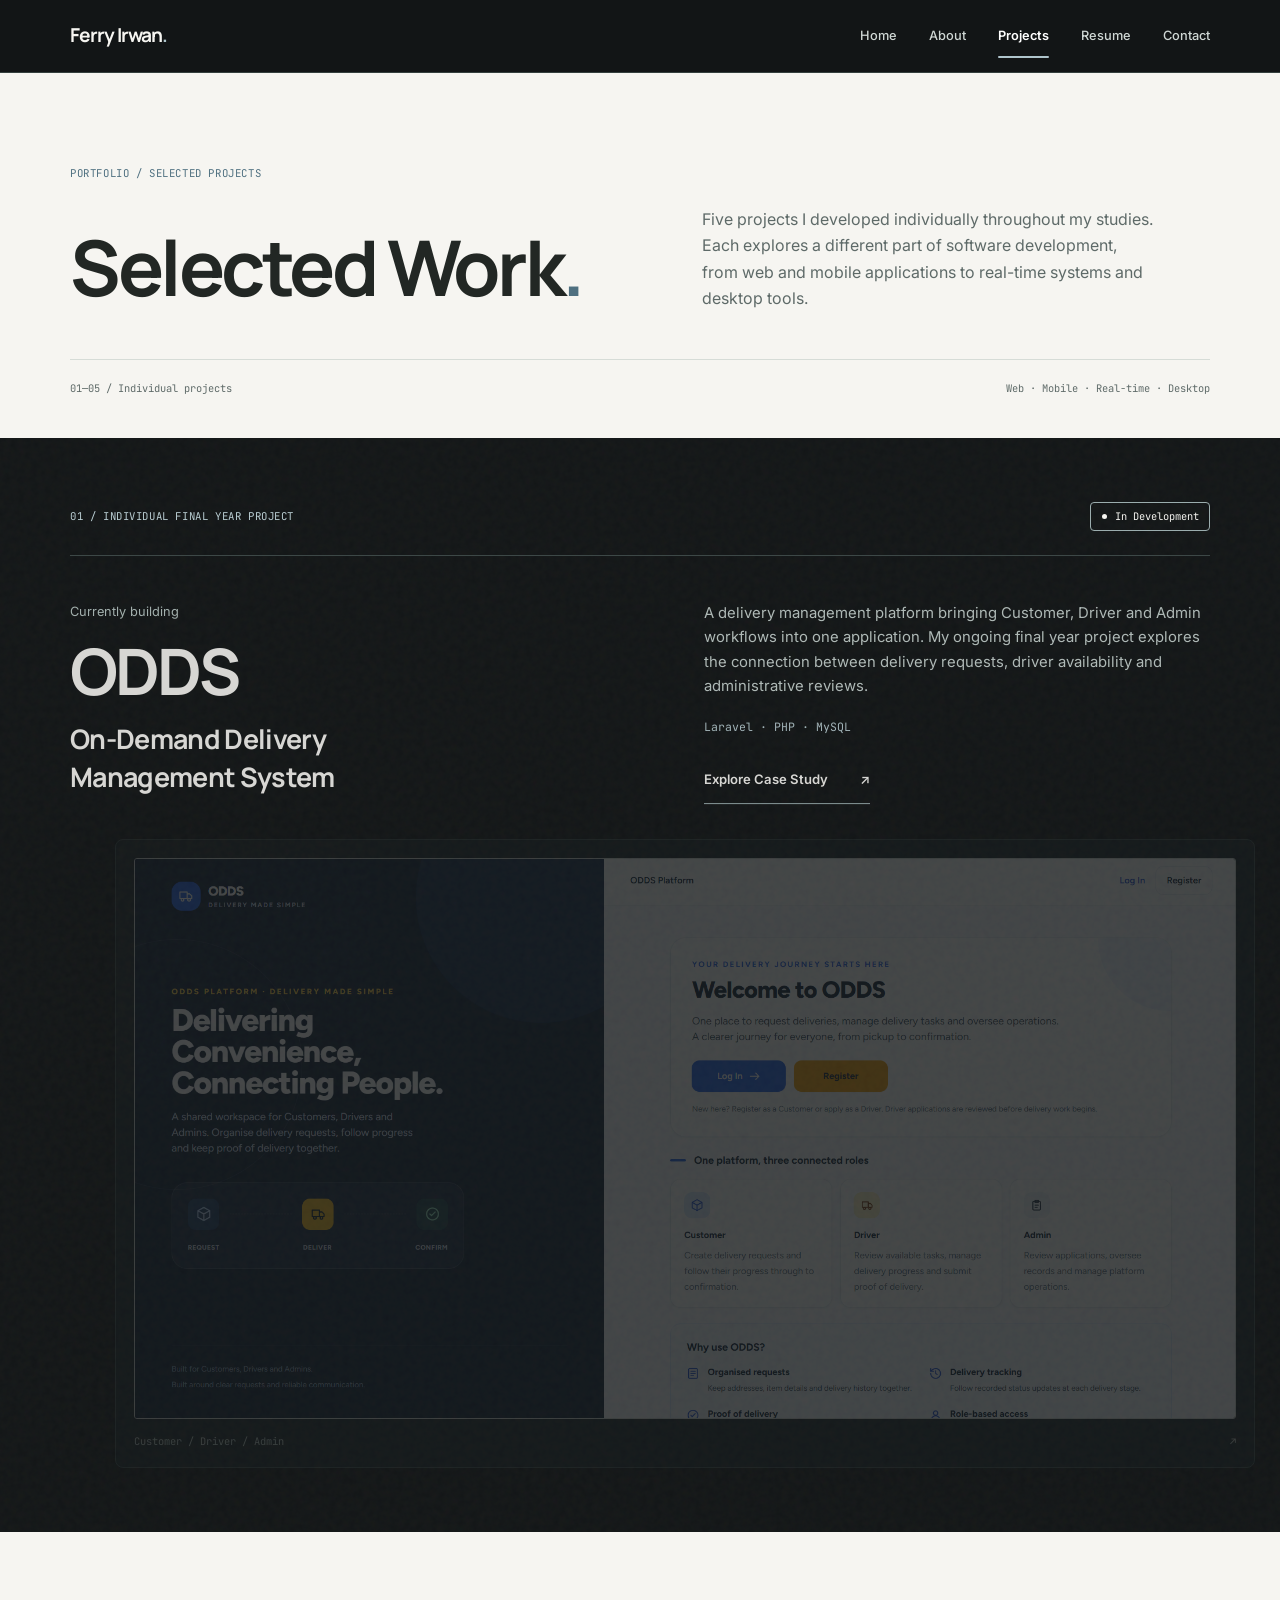
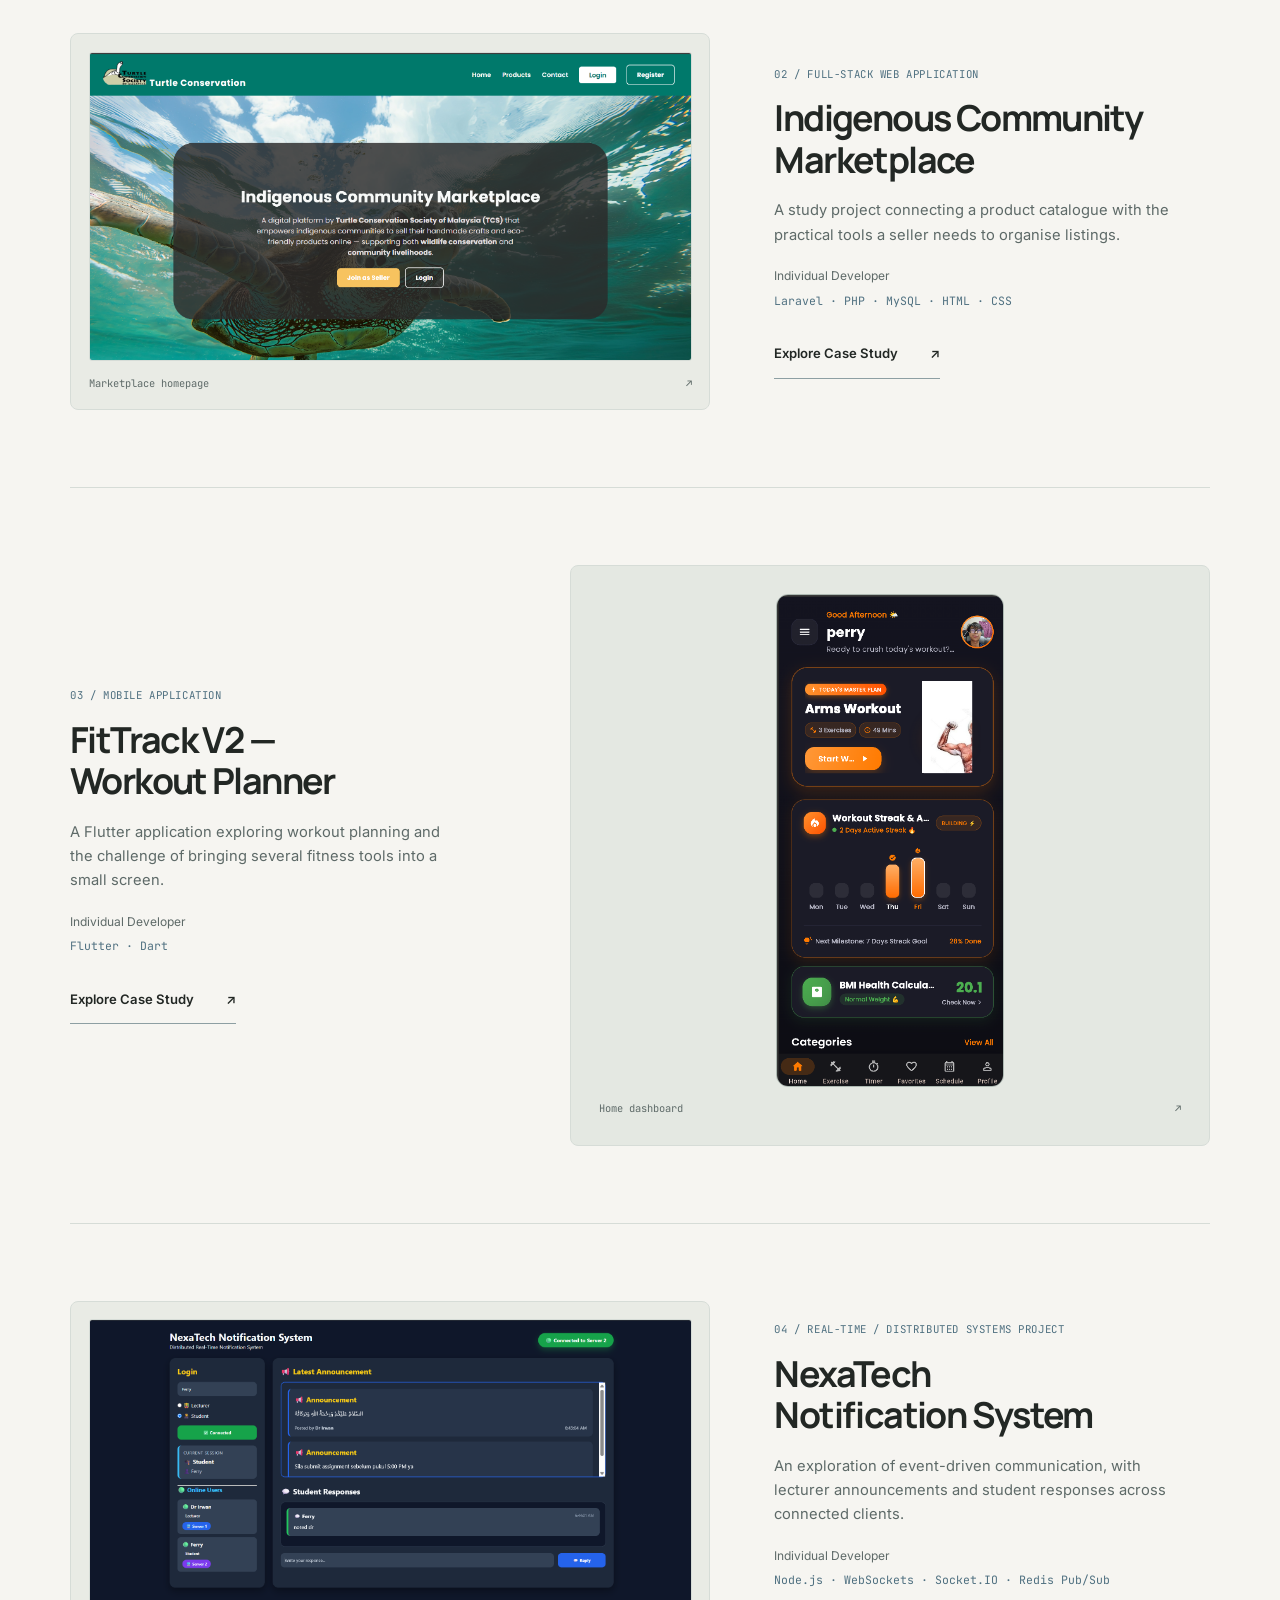
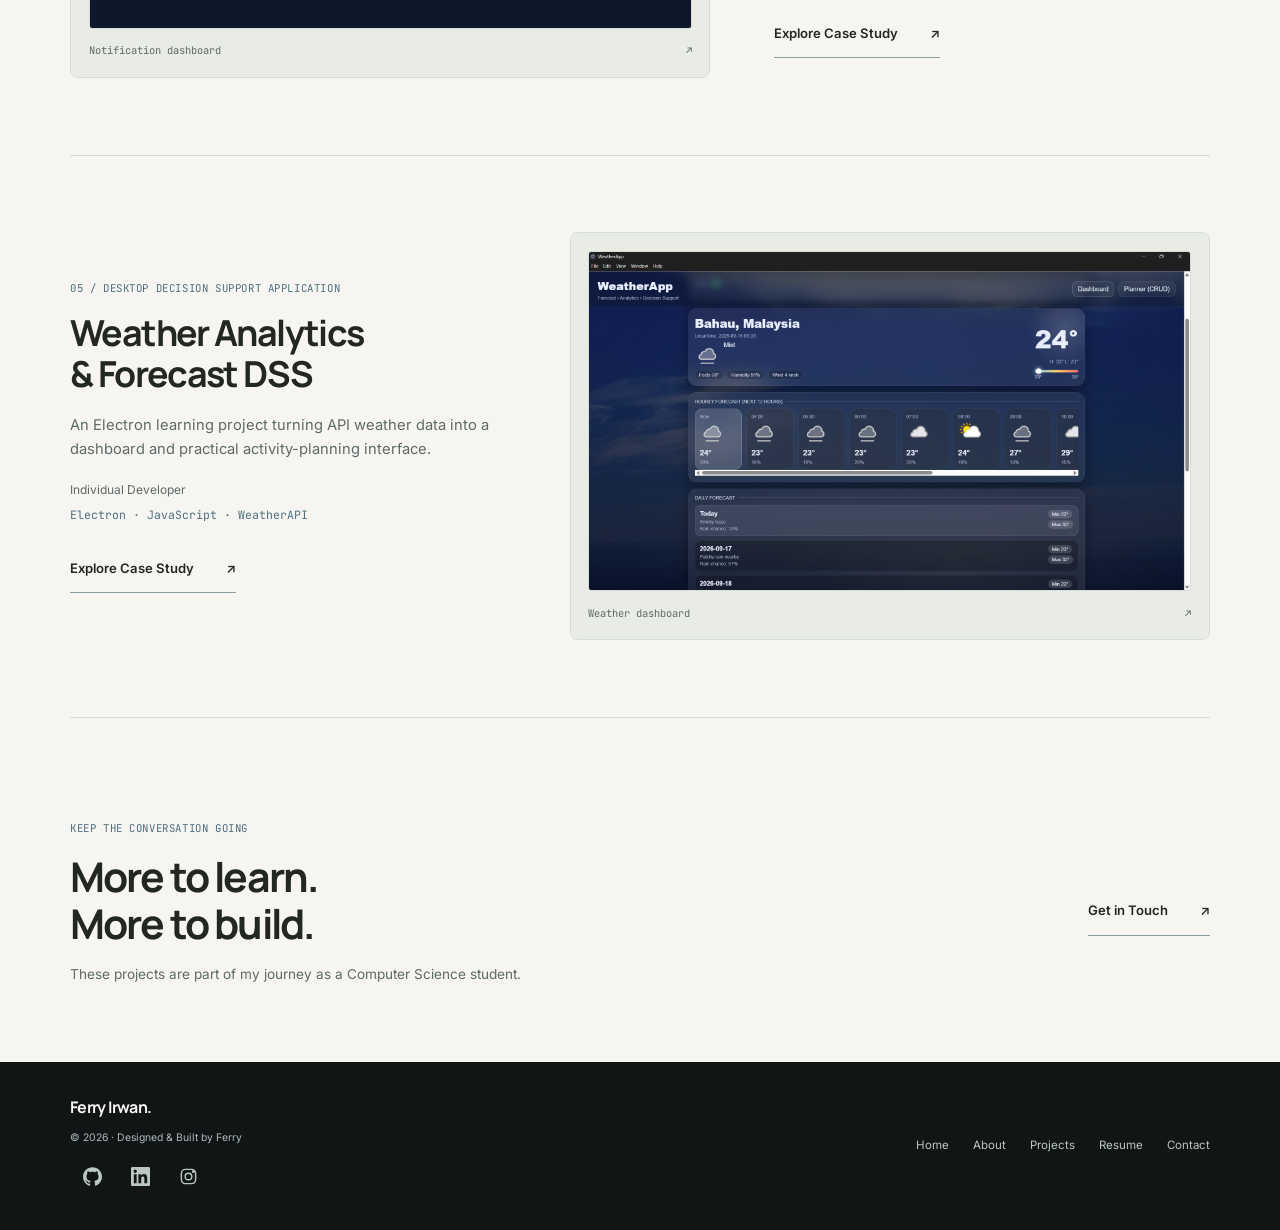
==== projects/index.html @ 05e5a5db "Release Portfolio 2.0 pages and assets" ====
<!DOCTYPE html>
<html lang="en" class="project-document">
<head>
  <meta charset="UTF-8">
  <meta name="viewport" content="width=device-width, initial-scale=1.0">
  <meta name="description" content="Five individually developed web, mobile, real-time and desktop projects by Ferry Irwan Shah Azman.">
  <meta name="theme-color" content="#121516">
  <title>Selected Work | Ferry Irwan</title>
  <link rel="stylesheet" href="/style.css">
  <link rel="stylesheet" href="/foundation.css">
  <link rel="stylesheet" href="/projects-v2.css">

  <script src="/script.js" defer></script>

  <!-- Keep the overview markup in projects.html and projects/index.html in sync. Both entries work without JavaScript. -->
  <link rel="canonical" href="/projects/">
  <script src="/projects-legacy.js" defer></script>
  <script src="/projects-motion.js" defer></script>
</head>
<body class="projects-v2 projects-overview-page">
  <a class="skip-link" href="#main-content">Skip to content</a>
  <header class="navbar site-header">
    <div class="nav-container">
      <a class="logo site-brand" href="/" aria-label="Ferry Irwan — Home">Ferry Irwan<span aria-hidden="true">.</span></a>
      <div class="nav-right">
        <nav id="main-navigation" aria-label="Main navigation">
          <a href="/">Home</a>
          <a href="/about.html">About</a>
          <a href="/projects/" class="active" aria-current="page">Projects</a>
          <a href="/resume/">Resume</a>
          <a href="/#contact">Contact</a>
        </nav>
        <button class="nav-toggle-btn" id="nav-toggle" type="button" aria-controls="main-navigation" aria-label="Toggle navigation menu" aria-expanded="false"><span class="nav-toggle-icon"></span></button>
      </div>
    </div>
  </header>
  <main id="main-content" tabindex="-1">
    <section class="project-container project-index-intro" aria-labelledby="projects-heading">
      <p class="project-label">Portfolio / Selected projects</p>
      <div class="project-intro-grid"><h1 id="projects-heading">Selected Work<span>.</span></h1><p>Five projects I developed individually throughout my studies. Each explores a different part of software development, from web and mobile applications to real-time systems and desktop tools.</p></div>
      <div class="project-index-note"><span>01—05 / Individual projects</span><span>Web · Mobile · Real-time · Desktop</span></div>
    </section>
    <section class="project-feature" aria-labelledby="odds-heading"><div class="project-container">
      <div class="project-feature-top"><p class="project-label">01 / Individual Final Year Project</p><span class="project-status">In Development</span></div>
      <div class="project-feature-heading"><div><p class="project-kicker">Currently building</p><h2 id="odds-heading">ODDS<span class="project-feature-name">On-Demand Delivery Management System</span></h2></div><div><p>A delivery management platform bringing Customer, Driver and Admin workflows into one application. My ongoing final year project explores the connection between delivery requests, driver availability and administrative reviews.</p><p class="project-stack">Laravel · PHP · MySQL</p><a class="project-cta" href="/projects/odds/">Explore Case Study <span aria-hidden="true">↗</span></a></div></div>
      <a class="project-preview project-feature-preview" href="/projects/odds/" aria-label="Explore the ODDS case study"><img src="/images/odds/odds1.png" width="1895" height="963" alt="ODDS landing page introducing Customer, Driver and Admin workspaces." fetchpriority="high" decoding="async"><span class="project-preview-note">Customer / Driver / Admin <span aria-hidden="true">↗</span></span></a>
    </div></section>
    <div class="project-container project-index-list">
      <article class="project-index-entry" aria-labelledby="marketplace-heading">
        <a class="project-preview" href="/projects/marketplace/" aria-label="Explore the Indigenous Community Marketplace case study"><img src="/images/indigenous/homepage.png" width="1901" height="973" alt="The project’s introductory page, shown with its original Turtle Conservation branding." loading="lazy" decoding="async"><span class="project-preview-note">Marketplace homepage <span aria-hidden="true">↗</span></span></a>
        <div class="project-entry-copy"><p class="project-label">02 / Full-Stack Web Application</p><h2 id="marketplace-heading">Indigenous Community Marketplace</h2><p>A study project connecting a product catalogue with the practical tools a seller needs to organise listings.</p><p class="project-contribution">Individual Developer</p><p class="project-stack">Laravel · PHP · MySQL · HTML · CSS</p><a class="project-cta" href="/projects/marketplace/">Explore Case Study <span aria-hidden="true">↗</span></a></div>
      </article>
      <article class="project-index-entry project-index-entry-reverse project-index-entry-mobile" aria-labelledby="fittrack-v2-heading">
        <a class="project-preview" href="/projects/fittrack-v2/" aria-label="Explore the FitTrack V2 case study"><img src="/images/fittrack_V2/home1.png" width="390" height="847" alt="The current workout, activity summary and shortcuts to supporting tools." loading="lazy" decoding="async"><span class="project-preview-note">Home dashboard <span aria-hidden="true">↗</span></span></a>
        <div class="project-entry-copy"><p class="project-label">03 / Mobile Application</p><h2 id="fittrack-v2-heading">FitTrack V2 — Workout Planner</h2><p>A Flutter application exploring workout planning and the challenge of bringing several fitness tools into a small screen.</p><p class="project-contribution">Individual Developer</p><p class="project-stack">Flutter · Dart</p><a class="project-cta" href="/projects/fittrack-v2/">Explore Case Study <span aria-hidden="true">↗</span></a></div>
      </article>
      <article class="project-index-entry" aria-labelledby="nexatech-heading">
        <a class="project-preview" href="/projects/nexatech/" aria-label="Explore the NexaTech Notification System case study"><img src="/images/nexatech/dashboard.png" width="1895" height="970" alt="A connected student view with lecturer announcements, responses and online users." loading="lazy" decoding="async"><span class="project-preview-note">Notification dashboard <span aria-hidden="true">↗</span></span></a>
        <div class="project-entry-copy"><p class="project-label">04 / Real-Time / Distributed Systems Project</p><h2 id="nexatech-heading">NexaTech Notification System</h2><p>An exploration of event-driven communication, with lecturer announcements and student responses across connected clients.</p><p class="project-contribution">Individual Developer</p><p class="project-stack">Node.js · WebSockets · Socket.IO · Redis Pub/Sub</p><a class="project-cta" href="/projects/nexatech/">Explore Case Study <span aria-hidden="true">↗</span></a></div>
      </article>
      <article class="project-index-entry project-index-entry-reverse" aria-labelledby="weather-analytics-heading">
        <a class="project-preview" href="/projects/weather-analytics/" aria-label="Explore the Weather Analytics &amp; Forecast DSS case study"><img src="/images/weather/dashboard.png" width="1920" height="1080" alt="Current weather in Bahau with hourly and daily forecast panels." loading="lazy" decoding="async"><span class="project-preview-note">Weather dashboard <span aria-hidden="true">↗</span></span></a>
        <div class="project-entry-copy"><p class="project-label">05 / Desktop Decision Support Application</p><h2 id="weather-analytics-heading">Weather Analytics &amp; Forecast DSS</h2><p>An Electron learning project turning API weather data into a dashboard and practical activity-planning interface.</p><p class="project-contribution">Individual Developer</p><p class="project-stack">Electron · JavaScript · WeatherAPI</p><a class="project-cta" href="/projects/weather-analytics/">Explore Case Study <span aria-hidden="true">↗</span></a></div>
      </article>
    </div>
    <section class="project-container project-endnote" aria-labelledby="project-contact-heading"><div><p class="project-label">Keep the conversation going</p><h2 id="project-contact-heading">More to learn.<br>More to build.</h2><p>These projects are part of my journey as a Computer Science student.</p></div><a class="project-cta" href="/#contact">Get in Touch <span aria-hidden="true">↗</span></a></section>
  </main>

  <footer class="site-footer">
    <svg class="social-icon-sprite" aria-hidden="true" focusable="false" xmlns="http://www.w3.org/2000/svg"><symbol id="social-github" viewBox="0 0 24 24"><path d="M12 .297c-6.63 0-12 5.373-12 12 0 5.303 3.438 9.8 8.205 11.385.6.113.82-.258.82-.577v-2.234c-3.338.726-4.033-1.416-4.033-1.416-.546-1.387-1.333-1.756-1.333-1.756-1.09-.745.083-.729.083-.729 1.205.084 1.84 1.237 1.84 1.237 1.07 1.835 2.807 1.305 3.492.998.108-.776.418-1.305.762-1.605-2.665-.303-5.467-1.332-5.467-5.93 0-1.31.47-2.381 1.235-3.221-.124-.303-.535-1.523.117-3.176 0 0 1.008-.322 3.3 1.23.957-.266 1.983-.399 3.003-.404 1.02.005 2.046.138 3.006.404 2.289-1.552 3.294-1.23 3.294-1.23.655 1.653.244 2.873.12 3.176.77.84 1.232 1.911 1.232 3.221 0 4.61-2.807 5.624-5.479 5.921.43.372.823 1.102.823 2.222v3.293c0 .322.216.694.825.576C20.565 22.092 24 17.592 24 12.297c0-6.627-5.373-12-12-12"/></symbol><symbol id="social-linkedin" viewBox="0 0 24 24"><path d="M20.447 20.452h-3.554v-5.569c0-1.328-.027-3.037-1.852-3.037-1.853 0-2.136 1.445-2.136 2.939v5.667H9.35V9h3.414v1.561h.049c.476-.9 1.637-1.85 3.37-1.85 3.601 0 4.27 2.37 4.27 5.455v6.286zM5.337 7.433a2.062 2.062 0 1 1 0-4.124 2.062 2.062 0 0 1 0 4.124zm1.782 13.019H3.555V9h3.564v11.452zM22.225 0H1.771C.792 0 0 .774 0 1.729V22.27C0 23.226.792 24 1.771 24h20.451C23.2 24 24 23.226 24 22.27V1.729C24 .774 23.2 0 22.222 0z"/></symbol><symbol id="social-instagram" viewBox="0 0 24 24"><rect x="3" y="3" width="18" height="18" rx="5.2" fill="none" stroke="currentColor" stroke-width="1.8"/><circle cx="12" cy="12" r="4.2" fill="none" stroke="currentColor" stroke-width="1.8"/><circle cx="18.2" cy="5.8" r="1" fill="currentColor"/></symbol></svg>
    <div class="site-footer-inner"><div><a class="site-footer-brand" href="/">Ferry Irwan.</a><p>&copy; <span id="year"></span> · Designed & Built by Ferry</p><div class="site-footer-socials" role="group" aria-label="Social profiles"><a class="social-icon-link" href="https://github.com/ferryyirwan" target="_blank" rel="noopener noreferrer" aria-label="GitHub"><svg aria-hidden="true" focusable="false"><use href="#social-github"></use></svg></a><a class="social-icon-link" href="https://www.linkedin.com/in/ferry-irwan-shah-azman-889b25428/" target="_blank" rel="noopener noreferrer" aria-label="LinkedIn"><svg aria-hidden="true" focusable="false"><use href="#social-linkedin"></use></svg></a><a class="social-icon-link" href="https://www.instagram.com/frywnsh?psln=MW9sdXI3djBjdHd5ZA%3D%3D&amp;utm_source=qr" target="_blank" rel="noopener noreferrer" aria-label="Instagram"><svg aria-hidden="true" focusable="false" class="social-icon-instagram"><use href="#social-instagram"></use></svg></a></div></div><nav aria-label="Footer navigation"><a href="/">Home</a><a href="/about.html">About</a><a href="/projects/">Projects</a><a href="/resume/">Resume</a><a href="/#contact">Contact</a></nav></div>
  </footer>
</body>
</html>
---- style.css ----
:root {
  --bg: #090a10;
  --bg-dots: rgba(255, 255, 255, 0.05);
  --surface: #11131c;
  --surface-card: #131624;
  --surface-hover: #191d2e;
  --text: #f4f4f9;
  --text-dim: #cbcde0;
  --muted: #8e94ad;
  --purple: #a78bfa;
  --blue: #6ea8fe;
  --cyan: #38bdf8;
  --lime: #c5f467;
  --border: rgba(255, 255, 255, 0.09);
  --border-glow: rgba(197, 244, 103, 0.35);
  --font-code: 'JetBrains Mono', monospace;
  --font-heading: 'Space Grotesk', sans-serif;
  --font-body: 'DM Sans', sans-serif;
}

* {
  margin: 0;
  padding: 0;
  box-sizing: border-box;
}

html {
  scroll-behavior: smooth;
  scroll-padding-top: 85px;
}

body {
  background-color: var(--bg);
  background-image:
    radial-gradient(circle at 12% 10%, rgba(167, 139, 250, 0.08) 0%, transparent 40%),
    radial-gradient(circle at 88% 22%, rgba(56, 189, 248, 0.07) 0%, transparent 35%),
    radial-gradient(circle at 50% 85%, rgba(197, 244, 103, 0.04) 0%, transparent 45%),
    radial-gradient(var(--bg-dots) 1px, transparent 1px);
  background-size: auto, auto, auto, 26px 26px;
  color: var(--text);
  font-family: var(--font-body);
  line-height: 1.7;
  overflow-x: hidden;
  padding-top: 74px; /* Space for permanent fixed navbar */
}

a {
  color: inherit;
  text-decoration: none;
}

::selection {
  background: var(--lime);
  color: #0b0c10;
}

/* ========================================================================= */
/* NAVIGATION */
/* ========================================================================= */

.navbar {
  position: fixed;
  top: 0;
  left: 0;
  right: 0;
  z-index: 10000;
  width: 100%;
  padding: 16px 0;
  background: rgba(9, 10, 16, 0.88);
  backdrop-filter: blur(16px);
  -webkit-backdrop-filter: blur(16px);
  border-bottom: 1px solid var(--border);
  transition: padding 0.2s ease, background 0.2s ease;
}

.nav-container {
  width: min(1140px, 92%);
  margin: auto;
  display: flex;
  align-items: center;
  justify-content: space-between;
  gap: 20px;
}

.logo {
  font-family: var(--font-heading);
  font-weight: 700;
  font-size: 1.3rem;
  letter-spacing: -0.5px;
  display: inline-flex;
  align-items: center;
  gap: 8px;
  cursor: pointer;
  user-select: none;
  -webkit-user-select: none;
  -webkit-tap-highlight-color: transparent;
  transition: opacity 0.2s ease, transform 0.15s ease;
}

.logo:active {
  transform: scale(0.97);
  opacity: 0.85;
}

.logo .code-bracket {
  color: var(--lime);
  font-family: var(--font-code);
  font-weight: 600;
}

.logo span {
  color: var(--lime);
}

nav {
  display: flex;
  align-items: center;
  gap: 24px;
  flex-wrap: wrap;
}

nav a {
  color: var(--muted);
  font-size: 0.92rem;
  font-weight: 500;
  transition: color 0.2s;
  position: relative;
  text-decoration: none;
  display: inline-flex;
  align-items: center;
  padding: 4px 0;
}

nav a:hover {
  color: var(--lime);
}

nav a.active {
  color: var(--lime);
  font-weight: 600;
}

nav a.active::after {
  content: '';
  position: absolute;
  bottom: -4px;
  left: 0;
  right: 0;
  height: 2px;
  background: var(--lime);
  border-radius: 2px;
}

.nav-projects-link {
  display: inline-flex;
  align-items: center;
  gap: 6px;
}

.nav-count-pill {
  font-family: var(--font-code);
  font-size: 0.72rem;
  font-weight: 600;
  padding: 2px 7px;
  border-radius: 999px;
  background: rgba(197, 244, 103, 0.12);
  border: 1px solid rgba(197, 244, 103, 0.3);
  color: var(--lime);
  letter-spacing: 0.3px;
  line-height: 1.2;
  transition: all 0.2s ease;
}

nav a:hover .nav-count-pill,
nav a.active .nav-count-pill {
  background: var(--lime);
  color: #0b0c10;
  border-color: var(--lime);
}

.nav-badge-link {
  display: inline-flex;
  align-items: center;
  gap: 6px;
  padding: 6px 14px;
  border-radius: 10px;
  background: rgba(255, 255, 255, 0.04);
  border: 1px solid var(--border);
  color: #e2e1f0;
  font-size: 0.82rem;
  font-family: var(--font-code);
  transition: border-color 0.2s, background 0.2s, color 0.2s;
}

.nav-badge-link:hover {
  border-color: var(--lime);
  color: var(--lime);
  background: rgba(197, 244, 103, 0.08);
}

.nav-right {
  display: flex;
  align-items: center;
  gap: 18px;
}

.nav-social-divider {
  width: 1px;
  height: 20px;
  background: var(--border);
}

.nav-socials {
  display: flex;
  align-items: center;
  gap: 8px;
}

.nav-social-btn {
  display: inline-flex;
  align-items: center;
  justify-content: center;
  width: 36px;
  height: 36px;
  border-radius: 9px;
  background: rgba(255, 255, 255, 0.04);
  border: 1px solid var(--border);
  color: var(--muted);
  transition: all 0.2s ease;
}

.nav-social-btn svg {
  width: 18px;
  height: 18px;
  display: block;
}

.nav-social-btn:hover {
  background: rgba(255, 255, 255, 0.1);
  border-color: rgba(255, 255, 255, 0.25);
  color: #fff;
  transform: translateY(-2px);
}

.nav-social-btn.nav-social-linkedin:hover {
  background: rgba(10, 102, 194, 0.18);
  border-color: #38bdf8;
  color: #60a5fa;
  box-shadow: 0 0 12px rgba(56, 189, 248, 0.2);
}

.nav-social-btn.nav-social-github:hover {
  background: rgba(255, 255, 255, 0.12);
  border-color: #fff;
  color: #fff;
  box-shadow: 0 0 12px rgba(255, 255, 255, 0.15);
}

/* Mobile Nav Toggle Button (Hamburger) */
.nav-toggle-btn {
  display: none;
  background: rgba(255, 255, 255, 0.05);
  border: 1px solid var(--border);
  border-radius: 9px;
  width: 38px;
  height: 38px;
  cursor: pointer;
  align-items: center;
  justify-content: center;
  position: relative;
  transition: all 0.2s ease;
  padding: 0;
  color: #fff;
}

.nav-toggle-btn:hover {
  background: rgba(255, 255, 255, 0.1);
  border-color: rgba(255, 255, 255, 0.25);
}

.nav-toggle-icon {
  width: 18px;
  height: 2px;
  background: #fff;
  position: relative;
  display: block;
  transition: background 0.2s ease;
}

.nav-toggle-icon::before,
.nav-toggle-icon::after {
  content: '';
  position: absolute;
  left: 0;
  width: 18px;
  height: 2px;
  background: #fff;
  transition: transform 0.25s ease, top 0.25s ease;
}

.nav-toggle-icon::before {
  top: -6px;
}

.nav-toggle-icon::after {
  top: 6px;
}

.nav-toggle-btn.open .nav-toggle-icon {
  background: transparent;
}

.nav-toggle-btn.open .nav-toggle-icon::before {
  top: 0;
  transform: rotate(45deg);
  background: var(--lime);
}

.nav-toggle-btn.open .nav-toggle-icon::after {
  top: 0;
  transform: rotate(-45deg);
  background: var(--lime);
}

/* ========================================================================= */
/* HERO SECTION (2-COLUMN HIGH-TECH DEVELOPER LAYOUT) */
/* ========================================================================= */

.hero {
  width: min(1140px, 92%);
  min-height: 84vh;
  margin: auto;
  padding: 85px 0 75px;
  display: flex;
  align-items: center;
  position: relative;
}

.hero-grid {
  display: grid;
  grid-template-columns: 1.15fr 0.95fr;
  gap: 50px;
  align-items: center;
  width: 100%;
}

.hero-content {
  display: flex;
  flex-direction: column;
  align-items: flex-start;
}

/* Status Pill & Avatar */
.hero-profile-row {
  display: flex;
  align-items: center;
  gap: 12px;
  margin-bottom: 22px;
  flex-wrap: wrap;
}

.hero-avatar-circle {
  width: 44px;
  height: 44px;
  border-radius: 50%;
  object-fit: cover;
  object-position: center top;
  border: 2px solid var(--lime);
  box-shadow: 0 0 14px rgba(197, 244, 103, 0.35);
  flex-shrink: 0;
  cursor: pointer;
  transition: transform 0.2s, box-shadow 0.2s;
}

.hero-avatar-circle:hover {
  transform: scale(1.08);
  box-shadow: 0 0 20px rgba(197, 244, 103, 0.5);
}

.status-pill {
  display: inline-flex;
  align-items: center;
  gap: 8px;
  padding: 6px 14px;
  border-radius: 30px;
  background: rgba(197, 244, 103, 0.06);
  border: 1px solid rgba(197, 244, 103, 0.25);
  font-size: 0.78rem;
  font-family: var(--font-code);
  color: var(--lime);
  margin-bottom: 22px;
  max-width: 100%;
  white-space: normal;
  word-break: break-word;
  line-height: 1.4;
}

.hero-profile-row .status-pill {
  margin-bottom: 0;
}

.status-dot {
  width: 8px;
  height: 8px;
  border-radius: 50%;
  background: var(--lime);
  box-shadow: 0 0 10px var(--lime);
  animation: pulseDot 2s infinite ease-in-out;
  flex-shrink: 0;
}

@keyframes pulseDot {
  0%, 100% {
    transform: scale(1);
    opacity: 1;
  }
  50% {
    transform: scale(1.3);
    opacity: 0.6;
  }
}

.eyebrow {
  color: var(--muted);
  font-family: var(--font-code);
  font-size: 0.76rem;
  font-weight: 600;
  letter-spacing: 1.5px;
  text-transform: uppercase;
  margin-bottom: 14px;
  display: flex;
  align-items: center;
  gap: 8px;
  flex-wrap: wrap;
  max-width: 100%;
  word-break: break-word;
  line-height: 1.4;
}

.eyebrow::before {
  content: "//";
  color: var(--lime);
  font-weight: 700;
}

.hero h1 {
  font-family: var(--font-heading);
  font-size: clamp(2.2rem, 5vw, 4.4rem);
  line-height: 1.12;
  letter-spacing: -2px;
  font-weight: 700;
  word-break: break-word;
  overflow-wrap: break-word;
}

.hero h1 span.highlight {
  background: linear-gradient(110deg, #ffffff 15%, var(--lime) 80%);
  color: transparent;
  background-clip: text;
  -webkit-background-clip: text;
}

.hero-role {
  margin-top: 14px;
  font-family: var(--font-code);
  font-size: clamp(0.95rem, 2vw, 1.3rem);
  color: var(--cyan);
  font-weight: 500;
  display: flex;
  align-items: center;
  gap: 6px;
  flex-wrap: wrap;
  word-break: break-word;
}

.hero-role .comment-slash {
  color: var(--muted);
}

.intro {
  max-width: 580px;
  margin-top: 18px;
  color: var(--text-dim);
  font-size: 1.02rem;
  line-height: 1.7;
  word-break: break-word;
}

/* Fast Developer Metrics */
.dev-metrics-row {
  display: flex;
  gap: 20px;
  margin-top: 26px;
  padding: 14px 18px;
  background: rgba(255, 255, 255, 0.025);
  border: 1px solid var(--border);
  border-radius: 14px;
  flex-wrap: wrap;
}

.metric-item {
  display: flex;
  flex-direction: column;
}

.metric-val {
  font-family: var(--font-code);
  font-size: 1.15rem;
  font-weight: 700;
  color: #fff;
}

.metric-val span {
  color: var(--lime);
}

.metric-lbl {
  font-size: 0.74rem;
  color: var(--muted);
  text-transform: uppercase;
  letter-spacing: 0.5px;
}

.hero-actions {
  display: flex;
  flex-wrap: wrap;
  gap: 14px;
  margin-top: 32px;
}

.btn {
  display: inline-flex;
  align-items: center;
  gap: 8px;
  padding: 12px 22px;
  border-radius: 12px;
  font-size: 0.88rem;
  font-weight: 600;
  cursor: pointer;
  transition: transform 0.2s, box-shadow 0.2s, border-color 0.2s, background 0.2s;
}

.btn:hover {
  transform: translateY(-3px);
}

.primary {
  background: var(--lime);
  color: #0b0c10;
  box-shadow: 0 0 25px rgba(197, 244, 103, 0.18);
  font-weight: 700;
}

.primary:hover {
  box-shadow: 0 0 35px rgba(197, 244, 103, 0.35);
  background: #d4fa84;
}

.secondary {
  border: 1px solid var(--border);
  background: rgba(255, 255, 255, 0.035);
  color: var(--text);
}

.secondary:hover {
  border-color: rgba(255, 255, 255, 0.3);
  background: rgba(255, 255, 255, 0.07);
}

.btn-terminal {
  font-family: var(--font-code);
  border: 1px dashed var(--border);
  background: transparent;
  color: var(--muted);
  font-size: 0.82rem;
}

.btn-terminal:hover {
  border-color: var(--cyan);
  color: var(--cyan);
}

/* ========================================================================= */
/* INTERACTIVE DEVELOPER TERMINAL (RIGHT COLUMN) */
/* ========================================================================= */

.hero-terminal {
  display: flex;
  justify-content: center;
}

.terminal-card {
  width: 100%;
  max-width: 490px;
  background: #0d0f17;
  border: 1px solid rgba(255, 255, 255, 0.12);
  border-radius: 18px;
  box-shadow: 0 24px 60px rgba(0, 0, 0, 0.65), 0 0 40px rgba(56, 189, 248, 0.05);
  overflow: hidden;
  font-family: var(--font-code);
  position: relative;
  transition: transform 0.3s ease, border-color 0.3s ease;
}

.terminal-card:hover {
  border-color: rgba(197, 244, 103, 0.35);
  transform: translateY(-4px);
}

.terminal-header {
  padding: 12px 18px;
  background: rgba(255, 255, 255, 0.03);
  border-bottom: 1px solid rgba(255, 255, 255, 0.08);
  display: flex;
  align-items: center;
  justify-content: space-between;
  gap: 12px;
}

.terminal-controls {
  display: flex;
  align-items: center;
  gap: 7px;
}

.dot {
  width: 11px;
  height: 11px;
  border-radius: 50%;
  display: inline-block;
}

.dot.close { background: #ff5f56; }
.dot.min { background: #ffbd2e; }
.dot.max { background: #27c93f; }

.terminal-title {
  font-size: 0.76rem;
  color: var(--muted);
  display: flex;
  align-items: center;
  gap: 6px;
  letter-spacing: 0.5px;
}

.terminal-copy-btn {
  background: rgba(255, 255, 255, 0.05);
  border: 1px solid var(--border);
  color: var(--muted);
  font-family: var(--font-code);
  font-size: 0.7rem;
  padding: 3px 8px;
  border-radius: 6px;
  cursor: pointer;
  transition: all 0.2s;
}

.terminal-copy-btn:hover {
  background: var(--lime);
  color: #0b0c10;
  border-color: var(--lime);
}

.terminal-body {
  padding: 20px 22px;
  font-size: 0.83rem;
  line-height: 1.65;
  color: #c9ccd8;
  overflow-x: auto;
}

.term-line {
  margin-bottom: 8px;
}

.prompt-user {
  color: var(--lime);
  font-weight: 600;
}

.prompt-path {
  color: var(--cyan);
}

.term-cmd {
  color: #ffffff;
  font-weight: 600;
}

.term-code {
  background: rgba(0, 0, 0, 0.25);
  padding: 12px 14px;
  border-radius: 10px;
  border-left: 2px solid var(--cyan);
  margin: 8px 0 14px;
  font-size: 0.8rem;
  line-height: 1.6;
  white-space: pre;
  overflow-x: auto;
}

.term-code .k { color: #93c5fd; } /* keys */
.term-code .s { color: #fbcfe8; } /* strings */
.term-code .n { color: #fcd34d; } /* numbers */

.term-output {
  color: var(--muted);
  font-size: 0.78rem;
  margin: 4px 0 12px;
  padding-left: 12px;
  border-left: 2px solid rgba(255, 255, 255, 0.15);
}

.git-hash {
  color: var(--lime);
  font-weight: 700;
}

.cursor {
  display: inline-block;
  color: var(--lime);
  animation: blinkCursor 1s step-end infinite;
}

@keyframes blinkCursor {
  0%, 100% { opacity: 1; }
  50% { opacity: 0; }
}

/* ========================================================================= */
/* SECTIONS BASE */
/* ========================================================================= */

.section {
  width: min(1140px, 92%);
  margin: auto;
  padding: 85px 0;
  border-top: 1px solid var(--border);
}

.section-header-block {
  margin-bottom: 36px;
}

.section h2 {
  font-family: var(--font-heading);
  font-size: clamp(2rem, 4vw, 3rem);
  letter-spacing: -1.5px;
  line-height: 1.2;
  margin-top: 6px;
  color: #fff;
}

.section-subtitle {
  color: var(--muted);
  font-size: 1.02rem;
  max-width: 680px;
  margin-top: 10px;
}

/* ========================================================================= */
/* ABOUT ME: DEVELOPER BENTO GRID */
/* ========================================================================= */

.about-bento {
  display: grid;
  grid-template-columns: 290px 1.35fr 1fr;
  gap: 20px;
  align-items: stretch;
}

.bento-portrait-card {
  display: flex;
  flex-direction: column;
  padding: 16px;
  background: var(--surface-card);
  border: 1px solid var(--border);
  border-radius: 20px;
  position: relative;
  overflow: hidden;
  transition: border-color 0.25s, transform 0.25s, box-shadow 0.25s;
}

.bento-portrait-card:hover {
  border-color: rgba(197, 244, 103, 0.4);
  transform: translateY(-3px);
  box-shadow: 0 14px 34px rgba(0, 0, 0, 0.4);
}

.bento-portrait-wrap {
  position: relative;
  width: 100%;
  aspect-ratio: 3 / 3.8;
  border-radius: 14px;
  overflow: hidden;
  background: #000;
  cursor: pointer;
}

.bento-portrait-wrap img {
  width: 100%;
  height: 100%;
  object-fit: cover;
  object-position: center 38%;
  display: block;
  transition: transform 0.35s ease;
}

.bento-portrait-card:hover .bento-portrait-wrap img {
  transform: scale(1.03);
}

.bento-portrait-badge {
  position: absolute;
  bottom: 10px;
  left: 10px;
  display: inline-flex;
  align-items: center;
  gap: 6px;
  background: rgba(13, 15, 23, 0.88);
  border: 1px solid rgba(197, 244, 103, 0.35);
  color: var(--lime);
  font-family: var(--font-code);
  font-size: 0.72rem;
  font-weight: 600;
  padding: 4px 10px;
  border-radius: 20px;
  backdrop-filter: blur(8px);
}

.bento-portrait-meta {
  padding: 14px 6px 4px;
  display: flex;
  flex-direction: column;
  flex: 1;
}

.bento-portrait-name {
  font-family: var(--font-heading);
  font-size: 1.12rem;
  color: #fff;
  font-weight: 700;
  margin-bottom: 2px;
}

.bento-portrait-sub {
  font-family: var(--font-code);
  font-size: 0.76rem;
  color: var(--cyan);
  margin-bottom: 12px;
}

.bento-portrait-link {
  margin-top: auto;
  display: inline-flex;
  align-items: center;
  gap: 6px;
  color: var(--lime);
  font-size: 0.82rem;
  font-weight: 600;
  text-decoration: none;
  transition: color 0.2s;
}

.bento-portrait-link:hover {
  color: #fff;
}

.bento-card {
  padding: 32px;
  background: var(--surface-card);
  border: 1px solid var(--border);
  border-radius: 20px;
  position: relative;
  overflow: hidden;
  transition: border-color 0.25s, transform 0.25s;
}

.bento-card:hover {
  border-color: rgba(255, 255, 255, 0.2);
  transform: translateY(-3px);
}

.bento-card.primary-story {
  grid-column: span 1;
}

.card-top-tag {
  font-family: var(--font-code);
  font-size: 0.72rem;
  color: var(--lime);
  font-weight: 600;
  letter-spacing: 1px;
  text-transform: uppercase;
  margin-bottom: 14px;
}

.bento-card h3 {
  font-family: var(--font-heading);
  font-size: 1.45rem;
  margin-bottom: 14px;
  color: #fff;
}

.bento-card p {
  color: var(--text-dim);
  font-size: 0.95rem;
  line-height: 1.7;
}

.bento-card p + p {
  margin-top: 14px;
}

.highlights-list {
  list-style: none;
  margin-top: 18px;
  display: flex;
  flex-direction: column;
  gap: 12px;
}

.highlights-list li {
  display: flex;
  align-items: flex-start;
  gap: 10px;
  font-size: 0.9rem;
  color: var(--text-dim);
}

.highlights-list li strong {
  color: #fff;
}

.highlights-list .bullet-icon {
  color: var(--lime);
  font-family: var(--font-code);
  font-weight: 700;
  margin-top: 2px;
}

.facts-grid {
  display: grid;
  grid-template-columns: 1fr;
  gap: 14px;
  margin-top: 14px;
}

.fact-row {
  display: flex;
  align-items: center;
  justify-content: space-between;
  padding: 12px 16px;
  background: rgba(255, 255, 255, 0.025);
  border: 1px solid rgba(255, 255, 255, 0.06);
  border-radius: 12px;
  font-size: 0.88rem;
}

.fact-label {
  color: var(--muted);
  font-family: var(--font-code);
  font-size: 0.8rem;
}

.fact-val {
  color: #fff;
  font-weight: 600;
  text-align: right;
}

/* ========================================================================= */
/* TECHNICAL SKILLS: CATEGORIZED IT STACKS */
/* ========================================================================= */

.skills-category-grid {
  display: grid;
  grid-template-columns: repeat(2, minmax(0, 1fr));
  gap: 22px;
}

.skill-category-card {
  padding: 28px;
  background: var(--surface-card);
  border: 1px solid var(--border);
  border-radius: 20px;
  transition: border-color 0.25s, transform 0.25s, box-shadow 0.25s;
}

.skill-category-card:hover {
  border-color: rgba(197, 244, 103, 0.4);
  transform: translateY(-4px);
  box-shadow: 0 12px 30px rgba(0, 0, 0, 0.4);
}

.cat-header {
  display: flex;
  align-items: center;
  justify-content: space-between;
  gap: 12px;
  margin-bottom: 12px;
  padding-bottom: 12px;
  border-bottom: 1px solid rgba(255, 255, 255, 0.07);
}

.cat-title-wrap {
  display: flex;
  align-items: center;
  gap: 10px;
}

.cat-icon {
  font-size: 1.3rem;
}

.cat-title {
  font-family: var(--font-heading);
  font-size: 1.15rem;
  color: #fff;
  font-weight: 600;
}

.cat-layer-tag {
  font-family: var(--font-code);
  font-size: 0.72rem;
  color: var(--cyan);
  background: rgba(56, 189, 248, 0.08);
  border: 1px solid rgba(56, 189, 248, 0.25);
  padding: 3px 8px;
  border-radius: 6px;
}

.cat-desc {
  font-size: 0.86rem;
  color: var(--muted);
  margin-bottom: 18px;
  line-height: 1.5;
}

.skills-tags-wrap {
  display: flex;
  flex-wrap: wrap;
  gap: 9px;
}

.tech-tag {
  padding: 7px 13px;
  border-radius: 9px;
  background: rgba(255, 255, 255, 0.035);
  border: 1px solid rgba(255, 255, 255, 0.09);
  color: #e4e1f4;
  font-family: var(--font-code);
  font-size: 0.82rem;
  font-weight: 500;
  display: inline-flex;
  align-items: center;
  gap: 6px;
  transition: all 0.2s ease;
}

.tech-tag::before {
  content: "•";
  color: var(--lime);
  font-size: 1.1em;
}

.tech-tag:hover {
  background: rgba(197, 244, 103, 0.08);
  border-color: var(--lime);
  color: var(--lime);
  transform: translateY(-2px);
}


/* Projects */

.section-heading-row {
  display: flex;
  align-items: flex-end;
  justify-content: space-between;
  flex-wrap: wrap;
  gap: 18px;
  margin-bottom: 28px;
}

.section-heading-row h2 {
  margin-bottom: 0;
}

.section-title-link {
  display: inline-flex;
  align-items: center;
  gap: 8px;
  color: var(--text);
  transition: color 0.2s;
}

.section-title-link .arrow-icon {
  color: var(--lime);
  font-size: 0.8em;
  transition: transform 0.25s ease;
}

.section-title-link:hover {
  color: var(--lime);
}

.section-title-link:hover .arrow-icon {
  transform: translate(3px, -3px);
}

.view-all-projects-btn {
  display: inline-flex;
  align-items: center;
  gap: 8px;
}

.project-grid {
  display: grid;
  grid-template-columns: repeat(2, minmax(0, 1fr));
  gap: 24px;
}

.project-card {
  position: relative;
  display: flex;
  flex-direction: column;
  border: 1px solid var(--border);
  border-radius: 20px;
  background: linear-gradient(
    145deg,
    rgba(255, 255, 255, 0.055),
    rgba(255, 255, 255, 0.015)
  );
  transition: transform 0.25s, border-color 0.25s, background 0.25s, box-shadow 0.25s;
  overflow: hidden;
}

.project-card::after {
  content: "";
  position: absolute;
  width: 140px;
  height: 140px;
  border-radius: 50%;
  right: -70px;
  top: -70px;
  background: var(--purple);
  filter: blur(75px);
  opacity: 0.25;
  pointer-events: none;
}

.project-card:hover {
  transform: translateY(-6px);
  border-color: rgba(167, 139, 250, 0.65);
  box-shadow: 0 16px 36px rgba(0, 0, 0, 0.4);
  background: linear-gradient(
    145deg,
    rgba(167, 139, 250, 0.09),
    rgba(255, 255, 255, 0.02)
  );
}

.project-card-image {
  position: relative;
  width: 100%;
  height: 200px;
  overflow: hidden;
  background: #09090e;
  border-bottom: 1px solid var(--border);
}

.project-card-image img {
  width: 100%;
  height: 100%;
  object-fit: cover;
  object-position: top center;
  transition: transform 0.4s ease;
  display: block;
}

.project-card:hover .project-card-image img {
  transform: scale(1.04);
}

.preview-badge {
  position: absolute;
  top: 14px;
  right: 14px;
  background: rgba(12, 12, 18, 0.85);
  border: 1px solid rgba(255, 255, 255, 0.15);
  color: var(--lime);
  font-size: 0.72rem;
  font-weight: 700;
  padding: 4px 10px;
  border-radius: 20px;
  backdrop-filter: blur(6px);
  letter-spacing: 0.5px;
}

.project-card-content {
  padding: 26px 28px 28px;
  display: flex;
  flex-direction: column;
  flex: 1;
}

.project-number {
  color: var(--lime);
  font-size: 0.7rem;
  font-weight: 700;
  letter-spacing: 1.3px;
}

.project-card h3 {
  font-family: 'Space Grotesk', sans-serif;
  font-size: 1.45rem;
  line-height: 1.3;
  margin: 14px 0 10px;
}

.project-card-content > p:not(.project-number):not(.tech) {
  color: var(--muted);
  font-size: 0.92rem;
  line-height: 1.6;
}

.project-card .tech {
  margin-top: 14px;
  color: var(--purple);
  font-size: 0.82rem;
  font-weight: 500;
}

.project-card-links {
  margin-top: auto;
  padding-top: 22px;
  display: flex;
  align-items: center;
  justify-content: space-between;
  gap: 12px;
  flex-wrap: wrap;
}

.btn-project-detail {
  font-weight: 700;
  font-size: 0.88rem;
  color: var(--lime);
  display: inline-flex;
  align-items: center;
  gap: 4px;
  transition: color 0.2s, transform 0.2s;
}

.btn-project-detail:hover {
  color: #fff;
  transform: translateX(2px);
}

.btn-project-gh {
  color: var(--muted);
  font-size: 0.82rem;
  font-weight: 600;
  padding: 5px 12px;
  border-radius: 8px;
  border: 1px solid var(--border);
  background: rgba(255, 255, 255, 0.03);
  transition: border-color 0.2s, color 0.2s;
}

.btn-project-gh:hover {
  border-color: var(--purple);
  color: var(--text);
}

/* ========================================================================= */
/* PROJECTS SHOWCASE PAGE STYLES */
/* ========================================================================= */

.projects-hero {
  width: min(1120px, 90%);
  margin: auto;
  padding: 70px 0 45px;
}

.back-link {
  display: inline-flex;
  align-items: center;
  gap: 6px;
  color: var(--muted);
  font-size: 0.88rem;
  font-weight: 600;
  margin-bottom: 22px;
  transition: color 0.2s, transform 0.2s;
}

.back-link:hover {
  color: var(--lime);
  transform: translateX(-4px);
}

.projects-hero h1 {
  font-family: 'Space Grotesk', sans-serif;
  font-size: clamp(2.8rem, 6vw, 4.6rem);
  line-height: 1.08;
  letter-spacing: -3px;
  max-width: 900px;
}

.projects-hero h1 span {
  background: linear-gradient(100deg, var(--purple), var(--blue), var(--lime));
  color: transparent;
  background-clip: text;
  -webkit-background-clip: text;
}

.projects-hero .intro {
  max-width: 780px;
  margin-top: 16px;
  color: var(--muted);
  font-size: 1.08rem;
}

/* Quick Jump Navigation */
.quick-nav {
  margin-top: 35px;
  padding: 16px 20px;
  background: rgba(255, 255, 255, 0.03);
  border: 1px solid var(--border);
  border-radius: 16px;
  display: flex;
  align-items: center;
  flex-wrap: wrap;
  gap: 14px;
}

.quick-nav-label {
  color: var(--muted);
  font-size: 0.85rem;
  font-weight: 600;
  text-transform: uppercase;
  letter-spacing: 1px;
}

.quick-nav-pills {
  display: flex;
  flex-wrap: wrap;
  gap: 10px;
}

.pill-btn {
  padding: 7px 14px;
  font-size: 0.84rem;
  font-weight: 600;
  border-radius: 10px;
  border: 1px solid var(--border);
  background: rgba(255, 255, 255, 0.03);
  color: #e4e1f2;
  transition: all 0.2s;
}

.pill-btn:hover {
  border-color: var(--lime);
  color: var(--lime);
  background: rgba(197, 244, 103, 0.06);
  transform: translateY(-2px);
}

/* Showcase Container */
.showcase-container {
  width: min(1120px, 90%);
  margin: auto;
  display: flex;
  flex-direction: column;
  gap: 70px;
  padding-bottom: 70px;
}

.project-detail-section {
  position: relative;
  background: linear-gradient(
    145deg,
    rgba(255, 255, 255, 0.045),
    rgba(255, 255, 255, 0.012)
  );
  border: 1px solid var(--border);
  border-radius: 24px;
  padding: 44px;
  scroll-margin-top: 30px;
  box-shadow: 0 10px 30px rgba(0, 0, 0, 0.25);
}

.project-meta {
  display: flex;
  align-items: center;
  gap: 12px;
  flex-wrap: wrap;
  margin-bottom: 14px;
}

.project-meta .badge {
  color: var(--lime);
  font-size: 0.74rem;
  font-weight: 700;
  letter-spacing: 1.5px;
}

.project-meta .tag-status {
  background: rgba(167, 139, 250, 0.15);
  border: 1px solid rgba(167, 139, 250, 0.35);
  color: #d8b4fe;
  font-size: 0.75rem;
  font-weight: 600;
  padding: 3px 10px;
  border-radius: 20px;
}

.project-header h2 {
  font-family: 'Space Grotesk', sans-serif;
  font-size: clamp(1.8rem, 4vw, 2.7rem);
  letter-spacing: -1.2px;
  line-height: 1.2;
  margin-bottom: 16px;
  color: var(--text);
}

.project-lead {
  color: #cbc8df;
  font-size: 1.06rem;
  line-height: 1.7;
  max-width: 950px;
  margin-bottom: 22px;
}

.project-tags {
  display: flex;
  flex-wrap: wrap;
  gap: 9px;
  margin-bottom: 26px;
}

.project-tags span {
  padding: 6px 13px;
  border: 1px solid var(--border);
  background: rgba(255, 255, 255, 0.035);
  border-radius: 8px;
  color: #d1cde8;
  font-size: 0.82rem;
  font-weight: 500;
}

.project-cta-group {
  display: flex;
  flex-wrap: wrap;
  gap: 14px;
  margin-bottom: 38px;
  padding-bottom: 30px;
  border-bottom: 1px solid var(--border);
}

/* Specs & Architecture Grid */
.project-specs-grid {
  display: grid;
  grid-template-columns: repeat(2, minmax(0, 1fr));
  gap: 18px;
  margin-bottom: 42px;
}

.spec-card {
  padding: 24px;
  background: rgba(255, 255, 255, 0.02);
  border: 1px solid rgba(255, 255, 255, 0.07);
  border-radius: 16px;
  transition: border-color 0.2s, background 0.2s;
}

.spec-card:hover {
  border-color: rgba(167, 139, 250, 0.4);
  background: rgba(255, 255, 255, 0.035);
}

.spec-card h3 {
  font-family: 'Space Grotesk', sans-serif;
  font-size: 1.08rem;
  margin-bottom: 10px;
  color: #f0eeff;
}

.spec-card p {
  color: var(--muted);
  font-size: 0.92rem;
  line-height: 1.6;
}

/* Screenshot Galleries */
.gallery-wrapper {
  margin-top: 10px;
  padding-top: 30px;
  border-top: 1px solid var(--border);
}

.gallery-header {
  display: flex;
  justify-content: space-between;
  align-items: flex-end;
  flex-wrap: wrap;
  gap: 14px;
  margin-bottom: 24px;
}

.gallery-header h3 {
  font-family: 'Space Grotesk', sans-serif;
  font-size: 1.35rem;
  color: #fff;
}

.gallery-counter {
  color: var(--lime);
  font-size: 0.82rem;
  font-weight: 600;
  background: rgba(197, 244, 103, 0.08);
  border: 1px solid rgba(197, 244, 103, 0.2);
  padding: 5px 12px;
  border-radius: 20px;
}

/* Mobile 4-Column Grid */
.mobile-screenshot-grid {
  display: grid;
  grid-template-columns: repeat(4, minmax(0, 1fr));
  gap: 18px;
}

.mobile-item .screenshot-thumb {
  position: relative;
  width: 100%;
  aspect-ratio: 9 / 18.5;
  border-radius: 18px;
  border: 2px solid rgba(255, 255, 255, 0.12);
  overflow: hidden;
  background: #000;
  box-shadow: 0 10px 24px rgba(0, 0, 0, 0.5);
  cursor: pointer;
  transition: transform 0.25s, border-color 0.25s, box-shadow 0.25s;
}

.mobile-item .screenshot-thumb img {
  width: 100%;
  height: 100%;
  object-fit: cover;
  display: block;
}

.mobile-item:hover .screenshot-thumb {
  transform: translateY(-6px);
  border-color: var(--lime);
  box-shadow: 0 16px 32px rgba(197, 244, 103, 0.15);
}

.screenshot-caption {
  margin-top: 10px;
  text-align: center;
  font-size: 0.82rem;
  font-weight: 600;
  color: #cbc8df;
}

/* Desktop Screenshots Grid */
.desktop-screenshot-grid {
  display: grid;
  grid-template-columns: repeat(2, minmax(0, 1fr));
  gap: 22px;
}

.desktop-item {
  display: flex;
  flex-direction: column;
  background: rgba(0, 0, 0, 0.25);
  border: 1px solid var(--border);
  border-radius: 16px;
  overflow: hidden;
  transition: border-color 0.25s, transform 0.25s;
}

.desktop-item:hover {
  border-color: rgba(167, 139, 250, 0.5);
  transform: translateY(-4px);
}

.desktop-item .screenshot-thumb {
  position: relative;
  width: 100%;
  aspect-ratio: 16 / 10;
  background: #000;
  overflow: hidden;
  cursor: pointer;
  border-bottom: 1px solid var(--border);
}

.desktop-item .screenshot-thumb img {
  width: 100%;
  height: 100%;
  object-fit: cover;
  object-position: top;
  display: block;
  transition: transform 0.35s ease;
}

.desktop-item:hover .screenshot-thumb img {
  transform: scale(1.03);
}

.thumb-overlay {
  position: absolute;
  inset: 0;
  background: rgba(12, 12, 18, 0.6);
  display: flex;
  align-items: center;
  justify-content: center;
  opacity: 0;
  transition: opacity 0.2s ease;
}

.thumb-overlay span {
  background: rgba(0, 0, 0, 0.8);
  border: 1px solid var(--lime);
  color: var(--lime);
  padding: 8px 14px;
  border-radius: 20px;
  font-size: 0.8rem;
  font-weight: 700;
  backdrop-filter: blur(4px);
}

.screenshot-thumb:hover .thumb-overlay {
  opacity: 1;
}

.caption-block {
  padding: 16px 20px;
}

.caption-block h4 {
  font-family: 'Space Grotesk', sans-serif;
  font-size: 0.98rem;
  color: #f3f1ff;
  margin-bottom: 4px;
}

.caption-block p {
  font-size: 0.84rem;
  color: var(--muted);
  line-height: 1.5;
}

/* Footer CTA */
.showcase-footer-cta {
  text-align: center;
  padding: 80px 0;
}

.showcase-footer-cta .cta-inner {
  max-width: 650px;
  margin: auto;
}

.showcase-footer-cta .contact-links {
  justify-content: center;
  margin-top: 30px;
}

/* Lightbox Modal */
.lightbox-modal {
  position: fixed;
  inset: 0;
  z-index: 9999;
  display: flex;
  align-items: center;
  justify-content: center;
  opacity: 0;
  visibility: hidden;
  transition: opacity 0.25s ease, visibility 0.25s ease;
}

.lightbox-modal.active {
  opacity: 1;
  visibility: visible;
}

.lightbox-backdrop {
  position: absolute;
  inset: 0;
  background: rgba(6, 6, 10, 0.92);
  backdrop-filter: blur(10px);
}

.lightbox-content {
  position: relative;
  z-index: 10000;
  max-width: 92vw;
  max-height: 92vh;
  display: flex;
  flex-direction: column;
  align-items: center;
  justify-content: center;
  animation: lightboxZoom 0.25s ease;
}

@keyframes lightboxZoom {
  from {
    transform: scale(0.94);
    opacity: 0;
  }
  to {
    transform: scale(1);
    opacity: 1;
  }
}

.lightbox-back-btn {
  position: fixed;
  top: 18px;
  left: 18px;
  z-index: 10006;
  display: inline-flex;
  align-items: center;
  gap: 8px;
  background: rgba(18, 20, 32, 0.9);
  border: 1px solid rgba(255, 255, 255, 0.22);
  color: #fff;
  font-family: var(--font-heading);
  font-size: 0.92rem;
  font-weight: 600;
  padding: 8px 18px;
  border-radius: 999px;
  cursor: pointer;
  backdrop-filter: blur(12px);
  -webkit-backdrop-filter: blur(12px);
  transition: all 0.2s cubic-bezier(0.16, 1, 0.3, 1);
  box-shadow: 0 8px 24px rgba(0, 0, 0, 0.5);
  user-select: none;
  -webkit-user-select: none;
}

.lightbox-back-btn:hover {
  background: var(--lime);
  color: #0b0c10;
  border-color: var(--lime);
  transform: translateX(-3px);
  box-shadow: 0 8px 24px rgba(197, 244, 103, 0.25);
}

.lightbox-back-btn:active {
  transform: scale(0.95);
}

.lightbox-close {
  position: fixed;
  top: 18px;
  right: 18px;
  background: rgba(18, 20, 32, 0.9);
  border: 1px solid rgba(255, 255, 255, 0.22);
  color: #fff;
  font-size: 1.8rem;
  line-height: 1;
  width: 42px;
  height: 42px;
  border-radius: 50%;
  display: flex;
  align-items: center;
  justify-content: center;
  cursor: pointer;
  z-index: 10006;
  backdrop-filter: blur(12px);
  -webkit-backdrop-filter: blur(12px);
  transition: all 0.2s cubic-bezier(0.16, 1, 0.3, 1);
  box-shadow: 0 8px 24px rgba(0, 0, 0, 0.5);
}

.lightbox-close:hover {
  background: var(--lime);
  color: #0b0c10;
  border-color: var(--lime);
  transform: rotate(90deg);
}

.lightbox-close:active {
  transform: scale(0.95);
}

.lightbox-bottom-back {
  margin-top: 12px;
  display: inline-flex;
  align-items: center;
  gap: 8px;
  background: rgba(22, 25, 40, 0.9);
  border: 1px solid rgba(197, 244, 103, 0.35);
  color: var(--lime);
  font-family: var(--font-code);
  font-size: 0.84rem;
  font-weight: 600;
  padding: 8px 18px;
  border-radius: 999px;
  cursor: pointer;
  backdrop-filter: blur(8px);
  transition: all 0.2s ease;
  box-shadow: 0 4px 16px rgba(0, 0, 0, 0.4);
}

.lightbox-bottom-back:hover {
  background: var(--lime);
  color: #0b0c10;
  border-color: var(--lime);
  transform: translateY(-2px);
}

.lightbox-bottom-back:active {
  transform: scale(0.95);
}

.lightbox-image-wrap {
  max-width: 100%;
  max-height: 82vh;
  display: flex;
  align-items: center;
  justify-content: center;
}

#lightbox-img {
  max-width: 90vw;
  max-height: 80vh;
  object-fit: contain;
  border-radius: 12px;
  border: 1px solid rgba(255, 255, 255, 0.15);
  box-shadow: 0 20px 60px rgba(0, 0, 0, 0.85);
}

.lightbox-caption {
  margin-top: 14px;
  color: #e4e1f2;
  font-size: 0.95rem;
  font-weight: 500;
  text-align: center;
  max-width: 800px;
  padding: 6px 16px;
  background: rgba(20, 20, 30, 0.7);
  border-radius: 8px;
  border: 1px solid rgba(255, 255, 255, 0.08);
}

/* Responsive updates */
@media (max-width: 960px) {
  .mobile-screenshot-grid {
    grid-template-columns: repeat(2, minmax(0, 1fr));
    gap: 12px;
  }

  .desktop-screenshot-grid {
    grid-template-columns: repeat(2, minmax(0, 1fr));
    gap: 14px;
  }

  .project-specs-grid {
    grid-template-columns: 1fr;
  }

  .project-detail-section {
    padding: 30px 22px;
  }
}

/* Showcase CTA Banner (Under Projects Grid) */
.showcase-banner {
  margin-top: 36px;
  padding: 32px 36px;
  background: linear-gradient(
    135deg,
    rgba(197, 244, 103, 0.07) 0%,
    rgba(56, 189, 248, 0.05) 50%,
    rgba(255, 255, 255, 0.02) 100%
  );
  border: 1px solid rgba(197, 244, 103, 0.25);
  border-radius: 20px;
  display: flex;
  align-items: center;
  justify-content: space-between;
  gap: 24px;
  flex-wrap: wrap;
}

.showcase-banner-text h3 {
  font-family: var(--font-heading);
  font-size: 1.35rem;
  color: #fff;
  margin-bottom: 6px;
}

.showcase-banner-text p {
  color: var(--text-dim);
  font-size: 0.92rem;
  max-width: 650px;
}

/* ========================================================================= */
/* CONTACT SECTION (DEVELOPER CONNECT DECK) */
/* ========================================================================= */

.contact {
  padding-bottom: 100px;
}

.contact-deck {
  display: grid;
  grid-template-columns: repeat(3, minmax(0, 1fr));
  gap: 18px;
  margin-top: 30px;
}

.contact-card {
  padding: 24px;
  background: var(--surface-card);
  border: 1px solid var(--border);
  border-radius: 16px;
  display: flex;
  flex-direction: column;
  gap: 8px;
  transition: all 0.25s ease;
  position: relative;
}

.contact-card:hover {
  border-color: var(--lime);
  transform: translateY(-4px);
  background: var(--surface-hover);
}

.contact-card-icon {
  display: inline-flex;
  align-items: center;
  justify-content: center;
  width: 48px;
  height: 48px;
  border-radius: 12px;
  background: rgba(255, 255, 255, 0.04);
  border: 1px solid var(--border);
  color: var(--text);
  margin-bottom: 8px;
  transition: all 0.25s ease;
}

.contact-card-icon svg {
  width: 24px;
  height: 24px;
  display: block;
}

.contact-card:hover .contact-card-icon {
  transform: translateY(-2px);
}

.contact-card-icon.icon-github {
  color: #fff;
}

.contact-card:hover .contact-card-icon.icon-github {
  background: rgba(255, 255, 255, 0.1);
  border-color: rgba(255, 255, 255, 0.3);
  box-shadow: 0 0 16px rgba(255, 255, 255, 0.15);
}

.contact-card-icon.icon-linkedin {
  color: #38bdf8;
}

.contact-card:hover .contact-card-icon.icon-linkedin {
  background: rgba(10, 102, 194, 0.18);
  border-color: #38bdf8;
  color: #60a5fa;
  box-shadow: 0 0 16px rgba(56, 189, 248, 0.25);
}

.contact-card-icon.icon-internship {
  color: var(--lime);
}

.contact-card:hover .contact-card-icon.icon-internship {
  background: rgba(197, 244, 103, 0.12);
  border-color: var(--lime);
  box-shadow: 0 0 16px rgba(197, 244, 103, 0.2);
}

.contact-card-title {
  font-family: var(--font-heading);
  font-size: 1.05rem;
  color: #fff;
  font-weight: 600;
}

.contact-card-sub {
  color: var(--muted);
  font-size: 0.82rem;
  font-family: var(--font-code);
}

.contact-card-action {
  margin-top: auto;
  padding-top: 14px;
  color: var(--lime);
  font-size: 0.84rem;
  font-weight: 600;
  display: inline-flex;
  align-items: center;
  gap: 4px;
}

/* Toast Notification for Copy */
.copy-toast {
  position: fixed;
  bottom: 28px;
  right: 28px;
  background: #11131c;
  border: 1px solid var(--lime);
  color: var(--lime);
  font-family: var(--font-code);
  font-size: 0.85rem;
  padding: 10px 18px;
  border-radius: 10px;
  box-shadow: 0 10px 30px rgba(0, 0, 0, 0.6);
  z-index: 10000;
  transform: translateY(100px);
  opacity: 0;
  transition: all 0.3s cubic-bezier(0.16, 1, 0.3, 1);
  pointer-events: none;
}

.copy-toast.show {
  transform: translateY(0);
  opacity: 1;
}

footer {
  border-top: 1px solid var(--border);
  padding: 28px 5%;
  text-align: center;
  color: var(--muted);
  font-size: 0.82rem;
  font-family: var(--font-code);
  background: rgba(9, 10, 16, 0.6);
}

/* ========================================================================= */
/* ABOUT PAGE & VISUAL SHOWCASE STYLES */
/* ========================================================================= */

.about-page-hero {
  padding: 55px 0 25px;
}

.about-header-card {
  background: var(--surface-card);
  border: 1px solid var(--border);
  border-radius: 24px;
  padding: 36px 40px;
  position: relative;
  overflow: hidden;
  box-shadow: 0 20px 40px rgba(0, 0, 0, 0.4);
}

.about-header-card::before {
  content: '';
  position: absolute;
  top: 0;
  left: 0;
  right: 0;
  height: 2px;
  background: linear-gradient(90deg, transparent, var(--lime), var(--cyan), transparent);
}

.about-header-top {
  display: flex;
  align-items: center;
  justify-content: space-between;
  gap: 16px;
  flex-wrap: wrap;
  margin-bottom: 20px;
}

.about-page-hero h1 {
  font-family: var(--font-heading);
  font-size: clamp(2.2rem, 5vw, 3.4rem);
  letter-spacing: -1.5px;
  line-height: 1.15;
  color: #fff;
  margin-bottom: 12px;
}

.about-page-hero h1 span {
  color: var(--lime);
}

.about-page-hero .intro {
  font-size: 1.05rem;
  color: var(--text-dim);
  max-width: 760px;
  line-height: 1.7;
}

.about-hero-grid {
  display: grid;
  grid-template-columns: 1fr 310px;
  gap: 36px;
  align-items: center;
}

.about-hero-text {
  display: flex;
  flex-direction: column;
}

.college-meta-strip {
  display: flex;
  align-items: center;
  gap: 12px;
  margin: 14px 0 6px;
  flex-wrap: wrap;
}

.college-meta-pill {
  font-family: var(--font-mono);
  font-size: 0.82rem;
  font-weight: 600;
  color: var(--cyan);
  background: rgba(56, 189, 248, 0.08);
  border: 1px solid rgba(56, 189, 248, 0.28);
  padding: 6px 14px;
  border-radius: 999px;
  letter-spacing: 0.3px;
  display: inline-flex;
  align-items: center;
  gap: 6px;
}

.college-meta-loc {
  font-family: var(--font-mono);
  font-size: 0.8rem;
  color: var(--text-dim);
}

/* Campus Landmark Photo Card (KPMB.jpeg) */
.about-hero-campus-card {
  background: rgba(18, 20, 32, 0.9);
  border: 1px solid rgba(255, 255, 255, 0.12);
  border-radius: 20px;
  overflow: hidden;
  cursor: pointer;
  position: relative;
  box-shadow: 0 16px 36px rgba(0, 0, 0, 0.45);
  transition: transform 0.3s cubic-bezier(0.16, 1, 0.3, 1), border-color 0.3s ease, box-shadow 0.3s ease;
}

.about-hero-campus-card:hover {
  transform: translateY(-4px);
  border-color: rgba(56, 189, 248, 0.5);
  box-shadow: 0 20px 45px rgba(0, 0, 0, 0.6), 0 0 25px rgba(56, 189, 248, 0.18);
}

.about-hero-campus-wrap {
  position: relative;
  width: 100%;
  height: 290px;
  overflow: hidden;
  background: #0d0f18;
}

.about-hero-campus-wrap img {
  width: 100%;
  height: 100%;
  object-fit: cover;
  object-position: center 58%;
  transition: transform 0.5s cubic-bezier(0.16, 1, 0.3, 1);
  display: block;
}

.about-hero-campus-card:hover .about-hero-campus-wrap img {
  transform: scale(1.06);
}

.campus-floating-badge {
  position: absolute;
  top: 12px;
  left: 12px;
  background: rgba(10, 12, 20, 0.85);
  backdrop-filter: blur(8px);
  border: 1px solid rgba(56, 189, 248, 0.4);
  color: #fff;
  font-family: var(--font-mono);
  font-size: 0.72rem;
  font-weight: 600;
  letter-spacing: 0.5px;
  padding: 4px 10px;
  border-radius: 999px;
  display: inline-flex;
  align-items: center;
  gap: 6px;
  z-index: 2;
}

.campus-floating-badge .dot {
  width: 6px;
  height: 6px;
  border-radius: 50%;
  background: var(--cyan);
  box-shadow: 0 0 8px var(--cyan);
}

.about-hero-campus-footer {
  padding: 12px 16px;
  background: rgba(13, 15, 24, 0.95);
  border-top: 1px solid rgba(255, 255, 255, 0.08);
}

.campus-footer-tag {
  font-family: var(--font-mono);
  font-size: 0.65rem;
  color: var(--cyan);
  font-weight: 700;
  letter-spacing: 1px;
  display: block;
  margin-bottom: 2px;
}

.campus-footer-name {
  font-family: var(--font-heading);
  font-size: 0.9rem;
  font-weight: 600;
  color: #fff;
  margin: 0;
  line-height: 1.3;
}

/* Quick Jump Navigation for About */
.about-nav-pills {
  display: flex;
  gap: 10px;
  flex-wrap: wrap;
  margin-top: 24px;
  padding-top: 20px;
  border-top: 1px solid rgba(255, 255, 255, 0.08);
}

/* Award Spotlight Card */
.award-spotlight-card {
  background: linear-gradient(145deg, rgba(234, 179, 8, 0.06), rgba(197, 244, 103, 0.03) 60%, rgba(13, 15, 24, 0.95));
  border: 1px solid rgba(234, 179, 8, 0.35);
  border-radius: 24px;
  padding: 36px;
  position: relative;
  overflow: hidden;
  box-shadow: 0 16px 45px rgba(0, 0, 0, 0.5), inset 0 0 40px rgba(234, 179, 8, 0.03);
  margin-bottom: 45px;
}

.award-spotlight-card::before {
  content: '';
  position: absolute;
  top: 0;
  left: 0;
  right: 0;
  height: 3px;
  background: linear-gradient(90deg, #f59e0b, var(--lime), #38bdf8);
}

.award-header-block {
  display: flex;
  align-items: flex-start;
  justify-content: space-between;
  gap: 20px;
  flex-wrap: wrap;
  margin-bottom: 24px;
}

.award-badge-pill {
  display: inline-flex;
  align-items: center;
  gap: 8px;
  background: rgba(234, 179, 8, 0.12);
  border: 1px solid rgba(234, 179, 8, 0.45);
  color: #fbbf24;
  font-family: var(--font-code);
  font-size: 0.8rem;
  font-weight: 700;
  padding: 6px 14px;
  border-radius: 20px;
  letter-spacing: 0.5px;
}

.award-badge-pill span.dot {
  width: 6px;
  height: 6px;
  background: #fbbf24;
  border-radius: 50%;
  box-shadow: 0 0 8px #fbbf24;
}

.award-title-area h3 {
  font-family: var(--font-heading);
  font-size: clamp(1.6rem, 3.2vw, 2.2rem);
  letter-spacing: -1px;
  color: #fff;
  margin-top: 10px;
}

.award-title-area h3 span {
  color: #fbbf24;
}

.award-subtitle {
  color: var(--muted);
  font-size: 0.95rem;
  margin-top: 6px;
}

.award-honor-chip,
.award-gpa-chip {
  background: rgba(197, 244, 103, 0.08);
  border: 1px solid rgba(197, 244, 103, 0.3);
  border-radius: 14px;
  padding: 12px 20px;
  text-align: right;
  min-width: 140px;
}

.award-honor-val,
.award-gpa-val {
  font-family: var(--font-heading);
  font-size: 1.05rem;
  font-weight: 700;
  letter-spacing: 0.5px;
  color: var(--lime);
  display: block;
}

.award-honor-lbl,
.award-gpa-lbl {
  font-family: var(--font-code);
  font-size: 0.75rem;
  color: var(--muted);
}

.award-photos-grid {
  display: grid;
  grid-template-columns: repeat(2, minmax(0, 1fr));
  gap: 24px;
  margin-top: 24px;
}

.award-photo-card {
  background: rgba(0, 0, 0, 0.4);
  border: 1px solid rgba(255, 255, 255, 0.1);
  border-radius: 18px;
  overflow: hidden;
  transition: transform 0.25s, border-color 0.25s, box-shadow 0.25s;
}

.award-photo-card:hover {
  transform: translateY(-5px);
  border-color: #fbbf24;
  box-shadow: 0 16px 36px rgba(251, 191, 36, 0.18);
}

.award-photo-wrap {
  position: relative;
  width: 100%;
  aspect-ratio: 4 / 4.8;
  overflow: hidden;
  background: #000;
  cursor: pointer;
}

.award-photo-wrap img {
  width: 100%;
  height: 100%;
  object-fit: cover;
  object-position: center 60%;
  display: block;
  transition: transform 0.35s ease;
}

.award-photo-card:hover .award-photo-wrap img {
  transform: scale(1.03);
}

.award-photo-caption {
  padding: 16px 18px;
  background: rgba(15, 17, 27, 0.85);
  border-top: 1px solid rgba(255, 255, 255, 0.08);
}

.award-photo-caption .tag {
  font-family: var(--font-code);
  font-size: 0.72rem;
  color: #fbbf24;
  font-weight: 700;
  text-transform: uppercase;
  letter-spacing: 0.8px;
  display: block;
  margin-bottom: 4px;
}

.award-photo-caption p {
  font-size: 0.88rem;
  color: #f1f0fb;
  font-weight: 500;
}

/* ========================================================================= */
/* LEADERSHIP & CO-CURRICULAR: OC & CSR SHOWCASE */
/* ========================================================================= */

.activity-spotlight-card {
  background: var(--surface-card);
  border: 1px solid var(--border);
  border-radius: 24px;
  padding: 36px;
  position: relative;
  overflow: hidden;
  box-shadow: 0 16px 45px rgba(0, 0, 0, 0.5);
  margin-bottom: 45px;
}

.activity-spotlight-card.oc-card {
  background: linear-gradient(145deg, rgba(56, 189, 248, 0.05), rgba(197, 244, 103, 0.02) 60%, rgba(13, 15, 24, 0.95));
  border-color: rgba(56, 189, 248, 0.35);
}

.activity-spotlight-card.oc-card::before {
  content: '';
  position: absolute;
  top: 0;
  left: 0;
  right: 0;
  height: 3px;
  background: linear-gradient(90deg, #38bdf8, #818cf8, var(--lime));
}

.activity-spotlight-card.csr-card {
  background: linear-gradient(145deg, rgba(52, 211, 153, 0.06), rgba(197, 244, 103, 0.03) 60%, rgba(13, 15, 24, 0.95));
  border-color: rgba(52, 211, 153, 0.35);
}

.activity-spotlight-card.csr-card::before {
  content: '';
  position: absolute;
  top: 0;
  left: 0;
  right: 0;
  height: 3px;
  background: linear-gradient(90deg, #10b981, var(--lime), #38bdf8);
}

.activity-header-block {
  display: flex;
  align-items: flex-start;
  justify-content: space-between;
  gap: 20px;
  flex-wrap: wrap;
  margin-bottom: 24px;
}

.activity-title-area h3 {
  font-family: var(--font-heading);
  font-size: clamp(1.6rem, 3.2vw, 2.2rem);
  letter-spacing: -1px;
  color: #fff;
  margin-top: 10px;
}

.oc-card .activity-title-area h3 span {
  color: var(--cyan);
}

.csr-card .activity-title-area h3 span {
  color: #34d399;
}

.activity-subtitle {
  color: var(--muted);
  font-size: 0.95rem;
  margin-top: 6px;
  line-height: 1.6;
  max-width: 780px;
}

.activity-badge-pill {
  display: inline-flex;
  align-items: center;
  gap: 8px;
  padding: 6px 14px;
  border-radius: 20px;
  font-family: var(--font-code);
  font-size: 0.8rem;
  font-weight: 700;
  letter-spacing: 0.5px;
}

.activity-badge-pill.pill-oc {
  background: rgba(56, 189, 248, 0.12);
  border: 1px solid rgba(56, 189, 248, 0.45);
  color: #38bdf8;
}

.activity-badge-pill.pill-csr {
  background: rgba(52, 211, 153, 0.12);
  border: 1px solid rgba(52, 211, 153, 0.45);
  color: #34d399;
}

.activity-badge-pill span.dot {
  width: 6px;
  height: 6px;
  border-radius: 50%;
}

.pill-oc span.dot {
  background: #38bdf8;
  box-shadow: 0 0 8px #38bdf8;
}

.pill-csr span.dot {
  background: #34d399;
  box-shadow: 0 0 8px #34d399;
}

.activity-role-chip {
  background: rgba(255, 255, 255, 0.04);
  border: 1px solid rgba(255, 255, 255, 0.1);
  border-radius: 14px;
  padding: 12px 20px;
  text-align: right;
  min-width: 170px;
}

.activity-role-val {
  font-family: var(--font-heading);
  font-size: 1.05rem;
  font-weight: 700;
  letter-spacing: 0.5px;
  color: #fff;
  display: block;
}

.oc-card .activity-role-val {
  color: var(--cyan);
}

.csr-card .activity-role-val {
  color: #34d399;
}

.activity-role-lbl {
  font-family: var(--font-code);
  font-size: 0.75rem;
  color: var(--muted);
}

/* Activity Highlights Row */
.activity-highlights {
  display: flex;
  flex-wrap: wrap;
  gap: 12px;
  margin-bottom: 24px;
}

.activity-highlight-item {
  display: inline-flex;
  align-items: center;
  gap: 8px;
  background: rgba(0, 0, 0, 0.25);
  border: 1px solid rgba(255, 255, 255, 0.08);
  padding: 6px 14px;
  border-radius: 10px;
  font-size: 0.85rem;
  color: var(--text-dim);
}

.activity-highlight-item strong {
  color: #fff;
}

.activity-highlight-item span.icon {
  color: var(--lime);
}

/* Split Activity Grid: 1 Tall Column + 2 Stacked Cards */
.activity-grid-split {
  display: grid;
  grid-template-columns: 380px 1fr;
  gap: 22px;
}

.activity-photo-card {
  background: rgba(0, 0, 0, 0.4);
  border: 1px solid rgba(255, 255, 255, 0.1);
  border-radius: 18px;
  overflow: hidden;
  display: flex;
  flex-direction: column;
  transition: transform 0.25s, border-color 0.25s, box-shadow 0.25s;
}

.activity-photo-card:hover {
  transform: translateY(-4px);
  border-color: rgba(255, 255, 255, 0.3);
  box-shadow: 0 14px 34px rgba(0, 0, 0, 0.5);
}

.oc-card .activity-photo-card:hover {
  border-color: rgba(56, 189, 248, 0.5);
  box-shadow: 0 14px 34px rgba(56, 189, 248, 0.18);
}

.csr-card .activity-photo-card:hover {
  border-color: rgba(52, 211, 153, 0.5);
  box-shadow: 0 14px 34px rgba(52, 211, 153, 0.18);
}

.activity-photo-wrap {
  position: relative;
  width: 100%;
  background: #000;
  overflow: hidden;
  cursor: pointer;
}

.activity-photo-wrap.aspect-tall {
  aspect-ratio: 3 / 4;
}

.activity-photo-wrap.aspect-wide {
  aspect-ratio: 16 / 10;
}

.activity-photo-wrap.aspect-landscape {
  aspect-ratio: 16 / 9;
}

.activity-photo-wrap img {
  width: 100%;
  height: 100%;
  object-fit: cover;
  object-position: center;
  display: block;
  transition: transform 0.35s ease;
}

.activity-photo-card:hover .activity-photo-wrap img {
  transform: scale(1.03);
}

.activity-photo-caption {
  padding: 14px 18px;
  background: rgba(15, 17, 27, 0.9);
  border-top: 1px solid rgba(255, 255, 255, 0.08);
  flex: 1;
  display: flex;
  flex-direction: column;
  justify-content: center;
}

.activity-photo-caption .tag {
  font-family: var(--font-code);
  font-size: 0.72rem;
  font-weight: 700;
  text-transform: uppercase;
  letter-spacing: 0.8px;
  display: block;
  margin-bottom: 3px;
}

.oc-card .activity-photo-caption .tag {
  color: #38bdf8;
}

.csr-card .activity-photo-caption .tag {
  color: #34d399;
}

.activity-photo-caption p {
  font-size: 0.86rem;
  color: #f1f0fb;
  font-weight: 500;
  line-height: 1.45;
}

.activity-stacked-cards {
  display: grid;
  grid-template-columns: 1fr;
  gap: 20px;
}

/* Featured 3-Card Grid for CSR (1 Wide + 2 Half) */
.activity-grid-csr {
  display: grid;
  grid-template-columns: repeat(2, minmax(0, 1fr));
  gap: 22px;
}

.activity-grid-csr .card-wide {
  grid-column: 1 / -1;
}

/* Moments & Campus Life Grid */
.moments-grid {
  display: grid;
  grid-template-columns: repeat(2, minmax(0, 1fr));
  gap: 24px;
}

.moment-card {
  background: var(--surface-card);
  border: 1px solid var(--border);
  border-radius: 20px;
  overflow: hidden;
  transition: transform 0.25s, border-color 0.25s, box-shadow 0.25s;
  display: flex;
  flex-direction: column;
}

.moment-card:hover {
  transform: translateY(-4px);
  border-color: rgba(197, 244, 103, 0.4);
  box-shadow: 0 14px 34px rgba(0, 0, 0, 0.4);
}

.moment-card.span-full {
  grid-column: 1 / -1;
}

.moment-img-wrap {
  position: relative;
  width: 100%;
  aspect-ratio: 16 / 10;
  overflow: hidden;
  background: #000;
  cursor: pointer;
  border-bottom: 1px solid var(--border);
}

.moment-card.span-full .moment-img-wrap {
  aspect-ratio: 16 / 9;
}

.moment-img-wrap.aspect-tall {
  aspect-ratio: 4 / 4.8;
}

.moment-img-wrap img {
  width: 100%;
  height: 100%;
  object-fit: cover;
  object-position: center;
  display: block;
  transition: transform 0.35s ease;
}

.moment-card:hover .moment-img-wrap img {
  transform: scale(1.03);
}

.moment-body {
  padding: 20px 24px;
  flex: 1;
  display: flex;
  flex-direction: column;
}

.moment-tag {
  font-family: var(--font-code);
  font-size: 0.72rem;
  color: var(--lime);
  font-weight: 700;
  text-transform: uppercase;
  letter-spacing: 0.8px;
  margin-bottom: 6px;
}

.moment-title {
  font-family: var(--font-heading);
  font-size: 1.15rem;
  color: #fff;
  margin-bottom: 6px;
}

.moment-desc {
  font-size: 0.88rem;
  color: var(--muted);
  line-height: 1.55;
}

/* Presentation Portrait Card */
.presentation-portrait-card {
  grid-column: 1 / -1;
  background: var(--surface-card);
  border: 1px solid var(--border);
  border-radius: 20px;
  overflow: hidden;
  display: grid;
  grid-template-columns: 360px 1fr;
  align-items: stretch;
  transition: transform 0.25s, border-color 0.25s, box-shadow 0.25s;
}

.presentation-portrait-card:hover {
  transform: translateY(-4px);
  border-color: rgba(197, 244, 103, 0.4);
  box-shadow: 0 14px 34px rgba(0, 0, 0, 0.4);
}

.presentation-portrait-img-wrap {
  position: relative;
  width: 100%;
  aspect-ratio: 3 / 4.4;
  background: #000;
  overflow: hidden;
  cursor: pointer;
  border-right: 1px solid var(--border);
}

.presentation-portrait-img-wrap img {
  width: 100%;
  height: 100%;
  object-fit: cover;
  object-position: center 52%;
  display: block;
  transition: transform 0.35s ease;
}

.presentation-portrait-card:hover .presentation-portrait-img-wrap img {
  transform: scale(1.03);
}

.presentation-portrait-body {
  padding: 32px 36px;
  display: flex;
  flex-direction: column;
  justify-content: center;
}

.presentation-skills-pills {
  display: flex;
  flex-wrap: wrap;
  gap: 8px;
  margin-top: 18px;
}

/* Profile Showcase Dossier */
.profile-dossier-grid {
  display: grid;
  grid-template-columns: 340px 1fr;
  gap: 28px;
  align-items: stretch;
}

.profile-portrait-card {
  background: var(--surface-card);
  border: 1px solid var(--border);
  border-radius: 22px;
  overflow: hidden;
  box-shadow: 0 16px 40px rgba(0, 0, 0, 0.5);
  display: flex;
  flex-direction: column;
}

.profile-portrait-wrap {
  position: relative;
  width: 100%;
  aspect-ratio: 3 / 4;
  overflow: hidden;
  cursor: pointer;
  background: #000;
}

.profile-portrait-wrap img {
  width: 100%;
  height: 100%;
  object-fit: cover;
  object-position: center 38%;
  display: block;
  transition: transform 0.35s ease;
}

.profile-portrait-card:hover .profile-portrait-wrap img {
  transform: scale(1.03);
}

.profile-portrait-footer {
  padding: 18px 20px;
  background: rgba(13, 15, 23, 0.95);
  border-top: 1px solid var(--border);
}

.profile-portrait-name {
  font-family: var(--font-heading);
  font-size: 1.05rem;
  color: #fff;
  font-weight: 700;
}

.profile-portrait-role {
  font-family: var(--font-code);
  font-size: 0.78rem;
  color: var(--cyan);
  margin-top: 2px;
}

.profile-dossier-content {
  background: var(--surface-card);
  border: 1px solid var(--border);
  border-radius: 22px;
  padding: 32px;
  display: flex;
  flex-direction: column;
  justify-content: space-between;
}

.dossier-spec-table {
  display: flex;
  flex-direction: column;
  gap: 12px;
  margin: 18px 0 24px;
}

.dossier-spec-row {
  display: flex;
  align-items: center;
  justify-content: space-between;
  padding: 12px 16px;
  background: rgba(255, 255, 255, 0.025);
  border: 1px solid rgba(255, 255, 255, 0.05);
  border-radius: 12px;
  font-size: 0.88rem;
}

.dossier-spec-lbl {
  font-family: var(--font-code);
  font-size: 0.8rem;
  color: var(--muted);
}

.dossier-spec-val {
  color: #fff;
  font-weight: 600;
  text-align: right;
}

.dossier-pills-wrap {
  display: flex;
  flex-wrap: wrap;
  gap: 8px;
  margin-top: 10px;
}

/* Home Page About Enhancement Card */
.about-home-card {
  margin-top: 24px;
  padding: 24px 28px;
  background: linear-gradient(135deg, rgba(234, 179, 8, 0.08), rgba(197, 244, 103, 0.04));
  border: 1px solid rgba(234, 179, 8, 0.3);
  border-radius: 18px;
  display: flex;
  align-items: center;
  justify-content: space-between;
  gap: 20px;
  flex-wrap: wrap;
}

.about-home-info h4 {
  font-family: var(--font-heading);
  font-size: 1.15rem;
  color: #fff;
  margin-bottom: 4px;
}

.about-home-info p {
  font-size: 0.88rem;
  color: var(--muted);
  margin: 0;
}

/* ========================================================================= */
/* RESPONSIVE LAYOUT */
/* ========================================================================= */

/* Prevent horizontal scroll globally */
html, body {
  max-width: 100vw;
  overflow-x: hidden;
}

/* Tablet & Smaller Laptops (<= 960px) */
@media (max-width: 960px) {
  .hero-grid {
    grid-template-columns: 1fr;
    gap: 40px;
  }

  .about-bento {
    grid-template-columns: 1fr;
  }

  .skills-category-grid {
    grid-template-columns: 1fr;
  }

  .contact-deck {
    grid-template-columns: 1fr;
  }

  .hero {
    min-height: auto;
    padding: 60px 0;
  }

  .hero-terminal {
    width: 100%;
  }

  .terminal-card {
    max-width: 100%;
  }

  .profile-dossier-grid {
    grid-template-columns: 1fr;
  }

  .award-photos-grid {
    grid-template-columns: repeat(2, minmax(0, 1fr));
    gap: 14px;
  }

  .moments-grid {
    grid-template-columns: repeat(2, minmax(0, 1fr));
    gap: 14px;
  }

  .moment-card.span-full {
    grid-column: 1 / -1;
  }

  .about-hero-grid {
    grid-template-columns: 1fr;
    gap: 28px;
  }

  .about-hero-campus-card {
    max-width: 420px;
    width: 100%;
  }

  .presentation-portrait-card {
    grid-column: 1 / -1;
    grid-template-columns: 1fr;
  }

  .presentation-portrait-img-wrap {
    aspect-ratio: 4 / 4.6;
    max-height: 320px;
    border-right: none;
    border-bottom: 1px solid var(--border);
  }

  .presentation-portrait-img-wrap img {
    object-position: center 52%;
  }

  .presentation-portrait-body {
    padding: 24px 20px;
  }

  .activity-grid-split {
    grid-template-columns: repeat(2, minmax(0, 1fr));
    gap: 14px;
    align-items: stretch;
  }

  .activity-grid-split > .activity-photo-card {
    height: 100%;
    display: flex;
    flex-direction: column;
  }

  .activity-grid-split > .activity-photo-card .activity-photo-wrap {
    flex: 1;
    min-height: 160px;
    aspect-ratio: auto;
  }

  .activity-grid-split > .activity-photo-card .activity-photo-wrap img {
    height: 100%;
    object-fit: cover;
  }

  .activity-stacked-cards {
    display: flex;
    flex-direction: column;
    gap: 14px;
  }

  .activity-grid-csr {
    grid-template-columns: repeat(2, minmax(0, 1fr));
    gap: 14px;
  }

  .activity-grid-csr .card-wide {
    grid-column: 1 / -1;
  }

  .mobile-screenshot-grid {
    grid-template-columns: repeat(2, minmax(0, 1fr));
    gap: 14px;
  }

  .desktop-screenshot-grid {
    grid-template-columns: repeat(2, minmax(0, 1fr));
    gap: 14px;
  }

  .project-specs-grid {
    grid-template-columns: 1fr;
  }
}

@media (max-width: 768px) {
  /* Body and HTML scroll offsets for fixed navbar */
  body {
    padding-top: 58px;
  }

  html {
    scroll-padding-top: 70px;
  }

  /* Navbar: Compact 56px sticky bar + Slide-down glass drawer */
  .navbar {
    padding: 10px 0;
  }

  .nav-container {
    width: min(100% - 32px, 1140px);
    display: flex;
    align-items: center;
    justify-content: space-between;
    gap: 12px;
  }

  .nav-right {
    display: flex;
    align-items: center;
    gap: 8px;
  }

  .nav-social-divider {
    display: none;
  }

  .nav-toggle-btn {
    display: inline-flex;
  }

  /* Slide-down mobile drawer */
  .navbar nav {
    position: fixed;
    top: 56px;
    left: 0;
    right: 0;
    background: rgba(9, 10, 16, 0.97);
    backdrop-filter: blur(20px);
    -webkit-backdrop-filter: blur(20px);
    border-bottom: 1px solid var(--border);
    flex-direction: column;
    align-items: stretch;
    padding: 16px 20px 24px;
    gap: 8px;
    opacity: 0;
    visibility: hidden;
    transform: translateY(-8px);
    transition: opacity 0.25s ease, transform 0.25s ease, visibility 0.25s ease;
    box-shadow: 0 25px 50px rgba(0, 0, 0, 0.85);
    max-height: calc(100vh - 56px);
    overflow-y: auto;
    z-index: 9999;
  }

  .navbar nav.mobile-open {
    opacity: 1;
    visibility: visible;
    transform: translateY(0);
  }

  .navbar nav a {
    font-size: 1rem;
    font-weight: 600;
    padding: 12px 16px;
    border-radius: 12px;
    background: rgba(255, 255, 255, 0.025);
    border: 1px solid rgba(255, 255, 255, 0.06);
    color: #e4e1f2;
    width: 100%;
    display: flex;
    justify-content: space-between;
    align-items: center;
    transition: background 0.2s, color 0.2s, border-color 0.2s;
  }

  .navbar nav a:hover {
    background: rgba(255, 255, 255, 0.06);
    border-color: rgba(255, 255, 255, 0.15);
    color: #fff;
  }

  .navbar nav a.active {
    background: rgba(197, 244, 103, 0.08);
    border-color: rgba(197, 244, 103, 0.35);
    color: var(--lime);
  }

  .navbar nav a.active::after {
    display: none;
  }

  /* Hero adjustments - ensure zero text truncation on phone */
  .hero {
    padding: 28px 0 42px;
    width: min(100% - 32px, 1140px);
  }

  .hero-profile-row {
    display: flex;
    align-items: center;
    gap: 10px;
    margin-bottom: 14px;
    flex-wrap: wrap;
    max-width: 100%;
  }

  .status-pill {
    font-size: 0.74rem;
    padding: 5px 12px;
    max-width: 100%;
    white-space: normal;
    word-break: break-word;
    line-height: 1.35;
  }

  .eyebrow {
    font-size: 0.7rem;
    letter-spacing: 0.8px;
    margin-bottom: 10px;
    max-width: 100%;
    word-break: break-word;
    line-height: 1.35;
  }

  .hero h1 {
    font-size: clamp(1.8rem, 6.5vw, 2.5rem);
    letter-spacing: -0.8px;
    line-height: 1.2;
    margin-bottom: 6px;
    word-break: break-word;
    overflow-wrap: break-word;
  }

  .hero-role {
    font-size: 0.95rem;
    margin-top: 8px;
    flex-wrap: wrap;
    word-break: break-word;
  }

  .intro {
    font-size: 0.95rem;
    line-height: 1.6;
    margin-top: 14px;
    word-break: break-word;
  }

  /* Metrics: Flutter · Laravel gets full row to prevent cut-off */
  .dev-metrics-row {
    display: flex;
    flex-direction: row;
    flex-wrap: wrap;
    gap: 12px;
    padding: 14px 16px;
    width: 100%;
  }

  .metric-item {
    flex: 1 1 calc(50% - 6px);
    min-width: 110px;
  }

  .metric-item:nth-child(2) {
    flex: 1 1 100%;
  }

  .metric-val {
    font-size: 1.05rem;
    word-break: break-word;
    white-space: normal;
  }

  .hero-actions {
    flex-direction: column;
    width: 100%;
    gap: 10px;
    margin-top: 22px;
  }

  .hero-actions .btn {
    width: 100%;
    justify-content: center;
    padding: 12px 16px;
    font-size: 0.88rem;
  }

  .section {
    width: min(100% - 32px, 1140px);
    padding: 55px 0;
  }

  .section h2 {
    font-size: clamp(1.7rem, 5.5vw, 2.3rem);
    letter-spacing: -1px;
  }

  /* About Bento */
  .about-bento {
    grid-template-columns: 1fr;
    gap: 20px;
  }

  .bento-card {
    padding: 24px 20px;
    border-radius: 18px;
  }

  .bento-portrait-card {
    padding: 18px;
    border-radius: 18px;
  }

  .bento-portrait-wrap {
    aspect-ratio: 3 / 3.8;
    max-height: 380px;
    border-radius: 14px;
  }

  .bento-portrait-meta {
    padding: 12px 4px 4px;
  }

  .bento-portrait-name {
    font-size: 1.05rem;
  }

  .bento-portrait-sub {
    font-size: 0.74rem;
    margin-bottom: 10px;
  }

  .bento-portrait-link {
    font-size: 0.8rem;
  }

  .fact-row {
    padding: 10px 14px;
    font-size: 0.88rem;
    gap: 8px;
  }

  .fact-val {
    text-align: right;
    max-width: 60%;
    word-break: break-word;
  }

  /* Skills & Projects */
  .skills-category-grid {
    grid-template-columns: 1fr;
    gap: 18px;
  }

  .skill-category-card {
    padding: 22px 18px;
    border-radius: 18px;
  }

  .cat-title {
    font-size: 1.05rem;
  }

  .cat-desc {
    font-size: 0.88rem;
    line-height: 1.55;
    margin-bottom: 12px;
  }

  .skills-tags-wrap {
    gap: 8px;
  }

  .skills-tags-wrap .tech-tag {
    font-size: 0.76rem;
    padding: 4px 10px;
  }

  .project-grid {
    grid-template-columns: 1fr;
    gap: 22px;
  }

  .project-card {
    border-radius: 18px;
    display: flex;
    flex-direction: column;
  }

  .project-card-image {
    aspect-ratio: 16 / 10;
  }

  .project-card-content {
    padding: 22px 18px;
    display: flex;
    flex-direction: column;
  }

  .project-number {
    font-size: 0.72rem;
    margin-bottom: 4px;
  }

  .project-card-content h3 {
    font-size: 1.2rem;
    margin-bottom: 8px;
    line-height: 1.3;
  }

  .project-card-content p {
    font-size: 0.88rem;
    line-height: 1.55;
  }

  .project-card-content .tech {
    font-size: 0.78rem;
    margin: 10px 0;
  }

  .project-card-links {
    flex-direction: column;
    width: 100%;
    gap: 10px;
    margin-top: 14px;
  }

  .btn-project-detail,
  .btn-project-gh {
    width: 100%;
    justify-content: center;
    font-size: 0.84rem;
    padding: 10px 14px;
  }

  /* Contact Deck */
  .contact-deck {
    grid-template-columns: 1fr;
    gap: 16px;
  }

  .contact-card {
    padding: 22px 18px;
    border-radius: 16px;
    gap: 8px;
  }

  .contact-card-icon {
    width: 44px;
    height: 44px;
    border-radius: 12px;
    margin-bottom: 6px;
  }

  .contact-card-icon svg {
    width: 22px;
    height: 22px;
  }

  .contact-card-title {
    font-size: 1rem;
  }

  .contact-card-sub {
    font-size: 0.78rem;
  }

  .contact-card-action {
    font-size: 0.8rem;
    padding-top: 8px;
  }

  .showcase-banner {
    padding: 24px 20px;
    flex-direction: column;
    align-items: flex-start;
  }

  /* About Page Cards */
  .about-page-hero {
    padding: 30px 0 20px;
  }

  .about-header-card {
    padding: 22px 18px;
    border-radius: 20px;
  }

  .about-hero-grid {
    gap: 24px;
  }

  .about-hero-campus-card {
    max-width: 100%;
  }

  .about-hero-campus-wrap {
    height: 240px;
  }

  .about-nav-pills {
    gap: 8px;
    margin-top: 18px;
    padding-top: 16px;
  }

  .about-nav-pills .pill-btn {
    font-size: 0.8rem;
    padding: 6px 12px;
  }

  .award-spotlight-card,
  .activity-spotlight-card {
    padding: 22px 18px;
    border-radius: 20px;
    margin-bottom: 35px;
  }

  .award-header-block,
  .activity-header-block {
    flex-direction: column;
    gap: 16px;
  }

  .award-honor-chip,
  .activity-role-chip {
    text-align: left;
    width: 100%;
    padding: 10px 16px;
  }

  .activity-highlights {
    flex-direction: column;
    gap: 8px;
  }

  .activity-highlight-item {
    width: 100%;
    font-size: 0.82rem;
    padding: 8px 12px;
  }

  .presentation-portrait-card {
    grid-column: 1 / -1;
    grid-template-columns: 1fr;
  }

  .presentation-portrait-img-wrap {
    aspect-ratio: 4 / 4.6;
    max-height: 300px;
    border-right: none;
    border-bottom: 1px solid var(--border);
  }

  .presentation-portrait-img-wrap img {
    object-position: center 52%;
  }

  .presentation-portrait-body {
    padding: 18px 16px;
  }

  /* Photo & Screenshot Grids: Maintain 2-Column Desktop Style on Mobile */
  .award-photos-grid {
    grid-template-columns: repeat(2, minmax(0, 1fr));
    gap: 10px;
    margin-top: 18px;
  }

  .award-photo-wrap {
    aspect-ratio: 4 / 4.8;
  }

  .award-photo-caption {
    padding: 10px 10px;
  }

  .award-photo-caption .tag {
    font-size: 0.65rem;
    margin-bottom: 2px;
  }

  .award-photo-caption p {
    font-size: 0.74rem;
    line-height: 1.32;
  }

  .activity-grid-split {
    grid-template-columns: repeat(2, minmax(0, 1fr));
    gap: 10px;
    align-items: stretch;
  }

  .activity-grid-split > .activity-photo-card {
    height: 100%;
    display: flex;
    flex-direction: column;
  }

  .activity-grid-split > .activity-photo-card .activity-photo-wrap {
    flex: 1;
    min-height: 140px;
    aspect-ratio: auto;
  }

  .activity-grid-split > .activity-photo-card .activity-photo-wrap img {
    height: 100%;
    object-fit: cover;
  }

  .activity-stacked-cards {
    display: flex;
    flex-direction: column;
    gap: 10px;
  }

  .activity-stacked-cards .activity-photo-wrap {
    aspect-ratio: 16 / 10;
  }

  .activity-photo-caption {
    padding: 8px 10px;
  }

  .activity-photo-caption .tag {
    font-size: 0.64rem;
    margin-bottom: 2px;
  }

  .activity-photo-caption p {
    font-size: 0.72rem;
    line-height: 1.32;
  }

  .activity-grid-csr {
    grid-template-columns: repeat(2, minmax(0, 1fr));
    gap: 10px;
  }

  .activity-grid-csr .card-wide {
    grid-column: 1 / -1;
  }

  .moments-grid {
    grid-template-columns: repeat(2, minmax(0, 1fr));
    gap: 10px;
  }

  .moment-card.span-full {
    grid-column: 1 / -1;
  }

  .moment-body {
    padding: 10px 12px;
  }

  .moment-tag {
    font-size: 0.65rem;
    margin-bottom: 3px;
  }

  .moment-title {
    font-size: 0.85rem;
    margin-bottom: 4px;
    line-height: 1.25;
  }

  .moment-desc {
    font-size: 0.72rem;
    line-height: 1.35;
  }

  /* Projects Screenshots on Mobile (Desktop style 2-columns) */
  .desktop-screenshot-grid {
    grid-template-columns: repeat(2, minmax(0, 1fr));
    gap: 10px;
  }

  .desktop-item .screenshot-thumb {
    aspect-ratio: 16 / 10;
  }

  .desktop-item .caption-block {
    padding: 10px 10px;
  }

  .desktop-item .caption-block h4 {
    font-size: 0.8rem;
    margin-bottom: 3px;
    line-height: 1.25;
  }

  .desktop-item .caption-block p {
    font-size: 0.7rem;
    line-height: 1.35;
  }

  .mobile-screenshot-grid {
    grid-template-columns: repeat(2, minmax(0, 1fr));
    gap: 10px;
  }

  .screenshot-caption {
    font-size: 0.74rem;
    margin-top: 6px;
  }

  /* Compact homepage selfie on mobile */
  .bento-portrait-wrap {
    aspect-ratio: 3 / 3.7;
    max-height: 330px;
  }

  .bento-portrait-wrap img {
    object-position: center 38%;
  }

  .profile-portrait-wrap {
    aspect-ratio: 3 / 3.7;
    max-height: 340px;
  }

  .profile-portrait-wrap img {
    object-position: center 38%;
  }

  .profile-dossier-grid {
    grid-template-columns: 1fr;
    gap: 24px;
  }

  .profile-dossier-content {
    padding: 22px 18px;
  }

  .dossier-spec-row {
    flex-wrap: wrap;
    gap: 4px;
  }

  .dossier-spec-val {
    text-align: right;
  }

  /* Projects Page Details */
  .projects-hero {
    padding: 35px 0 25px;
  }

  .projects-hero h1 {
    font-size: clamp(2.1rem, 7vw, 3.2rem);
    letter-spacing: -1.5px;
  }

  .showcase-container {
    width: min(100% - 32px, 1120px);
    gap: 45px;
    padding-bottom: 45px;
  }

  .project-detail-section {
    padding: 26px 18px;
    border-radius: 20px;
  }

  .quick-nav {
    padding: 14px 16px;
    gap: 10px;
  }

  .quick-nav-pills {
    gap: 8px;
  }

  .quick-nav-pills .pill-btn {
    font-size: 0.8rem;
    padding: 6px 12px;
  }

  .project-cta-group {
    flex-direction: column;
    gap: 10px;
    margin-bottom: 28px;
    padding-bottom: 24px;
  }

  .project-cta-group .btn {
    width: 100%;
    justify-content: center;
  }

  /* Lightbox Responsive Fix */
  .lightbox-back-btn {
    position: fixed;
    top: 14px;
    left: 14px;
    padding: 8px 14px;
    font-size: 0.84rem;
    gap: 6px;
    z-index: 10006;
  }

  .lightbox-close {
    position: fixed;
    top: 14px;
    right: 14px;
    width: 40px;
    height: 40px;
    font-size: 1.6rem;
    background: rgba(20, 20, 30, 0.85);
    border: 1px solid rgba(255, 255, 255, 0.25);
    z-index: 10006;
  }

  .lightbox-bottom-back {
    margin-top: 10px;
    font-size: 0.78rem;
    padding: 7px 14px;
  }

  #lightbox-img {
    max-width: 94vw;
    max-height: 70vh;
  }

  .lightbox-caption {
    font-size: 0.82rem;
    padding: 8px 12px;
    max-width: 92vw;
  }
}

/* Extra Small Phones (<= 480px) */
@media (max-width: 480px) {
  .hero-profile-row {
    gap: 8px;
  }

  .hero-avatar-circle {
    width: 36px;
    height: 36px;
  }

  .status-pill {
    font-size: 0.7rem;
    padding: 5px 10px;
    line-height: 1.35;
  }

  .eyebrow {
    font-size: 0.67rem;
    letter-spacing: 0.5px;
  }

  .hero h1 {
    font-size: 1.75rem;
    letter-spacing: -0.5px;
    line-height: 1.22;
  }

  .hero-role {
    font-size: 0.88rem;
  }

  .dev-metrics-row {
    padding: 12px 14px;
    gap: 10px;
  }

  .metric-val {
    font-size: 0.98rem;
  }

  .metric-lbl {
    font-size: 0.7rem;
  }

  .terminal-card {
    border-radius: 14px;
  }

  .terminal-header {
    padding: 10px 14px;
  }

  .terminal-title {
    font-size: 0.68rem;
    max-width: 170px;
  }

  .terminal-body {
    padding: 12px 12px;
    font-size: 0.74rem;
    line-height: 1.55;
  }

  .term-code {
    padding: 10px 8px;
    font-size: 0.72rem;
    line-height: 1.55;
    white-space: pre-wrap;
    word-break: break-word;
  }

  .bento-card,
  .award-spotlight-card,
  .activity-spotlight-card,
  .project-detail-section,
  .about-header-card {
    padding: 18px 14px;
    border-radius: 16px;
  }

  /* Extra Small Phone Grids (<= 480px): Maintain Tight 2-Columns */
  .award-photos-grid,
  .activity-grid-split,
  .activity-grid-csr,
  .moments-grid,
  .desktop-screenshot-grid,
  .mobile-screenshot-grid {
    grid-template-columns: repeat(2, minmax(0, 1fr));
    gap: 8px;
  }

  .award-photo-card,
  .activity-photo-card,
  .moment-card,
  .desktop-item {
    border-radius: 14px;
  }

  .award-photo-caption,
  .activity-photo-caption {
    padding: 8px 8px;
  }

  .award-photo-caption .tag,
  .activity-photo-caption .tag {
    font-size: 0.6rem;
    letter-spacing: 0.4px;
  }

  .award-photo-caption p,
  .activity-photo-caption p {
    font-size: 0.68rem;
    line-height: 1.26;
  }

  .moment-body {
    padding: 8px 8px;
  }

  .moment-tag {
    font-size: 0.6rem;
    margin-bottom: 2px;
  }

  .moment-title {
    font-size: 0.78rem;
    margin-bottom: 3px;
    line-height: 1.22;
  }

  .moment-desc {
    font-size: 0.67rem;
    line-height: 1.28;
  }

  .desktop-item .caption-block {
    padding: 8px 8px;
  }

  .desktop-item .caption-block h4 {
    font-size: 0.76rem;
    margin-bottom: 2px;
    line-height: 1.22;
  }

  .desktop-item .caption-block p {
    font-size: 0.66rem;
    line-height: 1.28;
  }

  .screenshot-caption {
    font-size: 0.7rem;
    margin-top: 5px;
  }

  .about-hero-campus-wrap {
    height: 200px;
  }

  .about-hero-campus-wrap img {
    object-position: center 58%;
  }

  /* Presentation Portrait Photo: Centered on Ferry */
  .presentation-portrait-img-wrap {
    aspect-ratio: 4 / 4.6;
    max-height: 260px;
  }

  .presentation-portrait-img-wrap img {
    object-position: center 52%;
  }

  /* Homepage Mobile Tuning (<= 480px) */
  .about-bento {
    grid-template-columns: 1fr;
    gap: 16px;
  }

  .bento-portrait-card {
    padding: 14px;
    border-radius: 16px;
  }

  .bento-portrait-wrap {
    aspect-ratio: 3 / 3.7;
    max-height: 320px;
    border-radius: 12px;
  }

  .bento-portrait-wrap img {
    object-position: center 38%;
  }

  .bento-portrait-name {
    font-size: 1rem;
  }

  .bento-portrait-sub {
    font-size: 0.72rem;
    margin-bottom: 8px;
  }

  .bento-portrait-link {
    font-size: 0.78rem;
  }

  .bento-card.primary-story {
    padding: 18px 14px;
    border-radius: 16px;
  }

  .bento-card.primary-story h3 {
    font-size: 1.15rem;
  }

  .bento-card.primary-story p {
    font-size: 0.85rem;
    line-height: 1.55;
  }

  .skills-category-grid {
    grid-template-columns: 1fr;
    gap: 14px;
  }

  .skill-category-card {
    padding: 18px 14px;
    border-radius: 16px;
  }

  .cat-title {
    font-size: 0.95rem;
  }

  .cat-desc {
    font-size: 0.8rem;
    line-height: 1.45;
    margin-bottom: 8px;
  }

  .skills-tags-wrap {
    gap: 6px;
  }

  .skills-tags-wrap .tech-tag {
    font-size: 0.7rem;
    padding: 3px 8px;
  }

  .project-grid {
    grid-template-columns: 1fr;
    gap: 18px;
  }

  .project-card {
    border-radius: 16px;
  }

  .project-card-content {
    padding: 16px 14px;
  }

  .project-card-content h3 {
    font-size: 1.05rem;
    margin-bottom: 6px;
  }

  .project-card-content p {
    font-size: 0.82rem;
    line-height: 1.45;
  }

  .project-card-content .tech {
    font-size: 0.72rem;
    margin: 8px 0;
  }

  .btn-project-detail,
  .btn-project-gh {
    font-size: 0.76rem;
    padding: 8px 12px;
  }

  .contact-deck {
    grid-template-columns: 1fr;
    gap: 14px;
  }

  .contact-card {
    padding: 18px 14px;
    border-radius: 14px;
  }

  .contact-card-icon {
    width: 40px;
    height: 40px;
    border-radius: 10px;
    margin-bottom: 6px;
  }

  .contact-card-icon svg {
    width: 20px;
    height: 20px;
  }

  .contact-card-title {
    font-size: 0.92rem;
  }

  .contact-card-sub {
    font-size: 0.74rem;
  }

  .contact-card-action {
    font-size: 0.76rem;
    padding-top: 6px;
  }

  .lightbox-back-btn {
    top: 10px;
    left: 10px;
    padding: 6px 12px;
    font-size: 0.8rem;
  }

  .lightbox-close {
    top: 10px;
    right: 10px;
    width: 36px;
    height: 36px;
    font-size: 1.45rem;
  }

  .lightbox-bottom-back {
    margin-top: 8px;
    font-size: 0.74rem;
    padding: 6px 12px;
  }
}

@media (prefers-reduced-motion: reduce) {
  *,
  *::before,
  *::after {
    scroll-behavior: auto !important;
    transition: none !important;
  }
}
---- projects-v2.css ----
/* Phase 4: project collection and shared case-study presentation only. */
html.project-document { --project-header-height: 74px; scroll-padding-top: calc(var(--project-header-height) + 76px); }
body.projects-v2 { background: var(--color-warm-white); background-image: none; overflow-x: visible; }
.projects-v2 main { min-width: 0; }
.projects-v2 :is(h1, h2, h3) { color: var(--color-text); letter-spacing: -.045em; line-height: 1.15; }
.projects-v2 h1 { font-size: clamp(2.65rem, 6vw, 5.4rem); font-weight: 700; }
.projects-v2 h1 > span { color: var(--color-steel); }
.projects-v2 h2 { font-size: clamp(1.9rem, 3.2vw, 2.8rem); font-weight: 700; }
.projects-v2 p { text-wrap: pretty; }
.project-container { width: min(calc(100% - 3rem), var(--container)); margin-inline: auto; }
.project-label { font: 400 .67rem/1.7 var(--font-code); letter-spacing: .055em; text-transform: uppercase; color: var(--color-steel); }
.project-index-intro { padding-block: clamp(3.5rem, 7vw, 6.5rem) 2.5rem; }
.project-intro-grid { display: grid; grid-template-columns: 1.15fr 1fr; gap: 3rem; align-items: end; margin-top: 1.5rem; }
.project-intro-grid > p { max-width: 48ch; color: var(--color-muted); font-size: 1rem; }
.project-index-note { display: flex; justify-content: space-between; flex-wrap: wrap; gap: .5rem 1.5rem; margin-top: 3rem; padding-top: 1.25rem; border-top: 1px solid var(--color-border); color: var(--color-muted); font: .65rem/1.7 var(--font-code); }
.project-feature { padding-block: clamp(2.5rem, 5vw, 4rem); background-color: var(--color-charcoal); background-image: url("data:image/svg+xml,%3Csvg viewBox='0 0 180 180' xmlns='http://www.w3.org/2000/svg'%3E%3Cfilter id='noise'%3E%3CfeTurbulence type='fractalNoise' baseFrequency='.9' numOctaves='3' stitchTiles='stitch'/%3E%3C/filter%3E%3Crect width='100%25' height='100%25' opacity='.035' filter='url(%23noise)'/%3E%3C/svg%3E"); color: var(--color-warm-white); }
.project-feature-top { display: flex; justify-content: space-between; align-items: center; gap: 1rem; flex-wrap: wrap; padding-bottom: 1.5rem; border-bottom: 1px solid #3D4847; }
.project-feature .project-label { color: #B9CDD2; }
.project-status { display: inline-flex; align-items: center; gap: .5rem; padding: .35rem .65rem; border: 1px solid #9BADAE; border-radius: 4px; font: 400 .65rem/1.5 var(--font-code); white-space: nowrap; }
.project-status::before { content: ''; width: 5px; height: 5px; border-radius: 50%; background: currentColor; flex-shrink: 0; }
.project-feature-heading { display: grid; grid-template-columns: 1.1fr 1fr; gap: clamp(2rem, 6vw, 5rem); padding-block: 2.5rem; }
.project-kicker { color: #B9C8C5; font-size: .8rem; margin-bottom: .75rem; }
.project-feature h2 { color: var(--color-warm-white); font-size: clamp(3rem, 5vw, 4.3rem); }
.project-feature-name { display: block; max-width: 25ch; margin-top: .8rem; font-size: clamp(1.25rem, 2.1vw, 1.7rem); line-height: 1.4; letter-spacing: -.025em; }
.project-feature-heading > div > p:not(.project-kicker):not(.project-stack) { color: #C8D3D0; font-size: .93rem; }
.project-stack { color: var(--color-steel); font: 400 .72rem/1.8 var(--font-code); margin-top: 1.1rem; }
.project-feature .project-stack { color: #B9CDD2; }
.project-cta { display: inline-flex; align-items: center; justify-content: space-between; gap: 2rem; min-height: 48px; padding: .7rem 0; margin-top: 1.2rem; border-bottom: 1px solid #8D9FA3; color: var(--color-text); font-size: .82rem; font-weight: 600; transition: color var(--ease), border-color var(--ease), background var(--ease); }
.project-cta > span { transition: transform var(--ease); }
.project-cta:hover { color: var(--color-steel); border-color: var(--color-steel); }
.project-cta:hover > span { transform: translate(2px, -2px); }
.project-cta:active { background: var(--color-surface); }
.project-feature .project-cta { color: var(--color-warm-white); border-color: #9BADAE; }
.project-feature .project-cta:hover { color: #C3DCE0; border-color: #C3DCE0; }
.project-feature .project-cta:active { background: #253438; }
.project-feature :is(a, button):focus-visible { outline-color: #BED5DA; }
.project-preview { display: block; min-width: 0; padding: 1.1rem; background: var(--color-surface); border: 1px solid var(--color-border); border-radius: 8px; transition: background var(--ease), border-color var(--ease); }
.project-preview img { display: block; width: 100%; height: auto; border: 1px solid var(--color-border); border-radius: 3px; }
.project-preview:hover { background: #E0E6E1; border-color: #849DA4; }
.project-preview-note { display: flex; justify-content: space-between; gap: 1rem; margin-top: .85rem; color: var(--color-muted); font: .65rem/1.6 var(--font-code); }
.project-feature-preview { background: #222B2D; border-color: #465554; }
.project-feature-preview:hover { background: #2B383B; border-color: #829FA6; }
.project-feature-preview .project-preview-note { color: #C4D3D0; }
.project-index-list { padding-block: 1.5rem; }
.project-index-entry { display: grid; grid-template-columns: minmax(0, 1.25fr) minmax(0, .85fr); gap: clamp(2rem, 5vw, 4rem); align-items: center; padding-block: clamp(3rem, 6vw, 5rem); border-bottom: 1px solid var(--color-border); }
.project-index-entry-reverse { grid-template-columns: minmax(0, .85fr) minmax(0, 1.25fr); }
.project-index-entry-reverse .project-preview { order: 2; }
.project-entry-copy { min-width: 0; }
.project-entry-copy h2 { margin-block: .9rem 1.15rem; font-size: clamp(1.7rem, 2.8vw, 2.5rem); }
.project-entry-copy > p:not(.project-label):not(.project-stack):not(.project-contribution) { color: var(--color-muted); font-size: .92rem; }
.project-contribution { color: var(--color-muted); font-size: .75rem; margin-top: 1.2rem; }
.project-entry-copy .project-stack { margin-top: .3rem; }
.project-index-entry-mobile .project-preview { background: #E4E8E2; padding: 1.75rem; }
.project-index-entry-mobile .project-preview img { width: min(100%, 228px); margin-inline: auto; border-color: #ADB9B2; border-radius: 12px; }
.project-endnote { display: flex; justify-content: space-between; align-items: center; gap: 2rem; padding-block: clamp(3rem, 6vw, 5rem); }
.project-endnote h2 { margin-block: 1rem; }
.project-endnote p:not(.project-label) { color: var(--color-muted); font-size: .85rem; }
.project-endnote .project-cta { flex-shrink: 0; }

/* Shared screenshot controls use the existing modal in script.js. */
.project-shot { min-width: 0; margin: 0; }
.project-image-button { display: block; position: relative; width: 100%; padding: .75rem; border: 1px solid var(--color-border); border-radius: 7px; background: var(--color-surface); color: var(--color-text); cursor: zoom-in; transition: border-color var(--ease), background var(--ease); }
.project-image-button img { display: block; width: 100%; height: auto; border: 1px solid #D0D8D2; border-radius: 2px; }
.project-image-button:hover { border-color: var(--color-steel); background: #DFE7E2; }
.project-image-button:active { background: #D5E0DC; }
.project-image-action { display: flex; align-items: center; justify-content: space-between; min-height: 32px; gap: 1rem; padding-top: .5rem; color: #435D67; font: .65rem/1.5 var(--font-code); }
.project-image-action > span { transition: transform var(--ease); }
.project-image-button:hover .project-image-action > span { transform: translate(2px, -2px); }
.project-shot figcaption { display: flex; flex-direction: column; align-items: start; gap: .35rem; padding-block: 1rem; color: var(--color-muted); font-size: .77rem; line-height: 1.7; }
.project-shot figcaption strong { color: var(--color-text); font: 700 .95rem/1.5 var(--font-heading); }
.project-facts { display: flex; flex-wrap: wrap; gap: 1.5rem 3rem; padding-block: 1.5rem; border-block: 1px solid var(--color-border); }
.project-facts > div { min-width: 0; }
.project-facts dt { margin-bottom: .45rem; color: var(--color-muted); font: .65rem/1.7 var(--font-code); text-transform: uppercase; letter-spacing: .055em; }
.project-facts dd { color: var(--color-text); font-size: .8rem; }
.project-facts .project-status { color: #385A69; border-color: #A6B7B8; }
@media (max-width: 900px) {
  html.project-document { --project-header-height: 60px; }
  .project-intro-grid { grid-template-columns: 1fr; gap: 1.5rem; }
  .project-intro-grid > p { max-width: 60ch; }
  .project-feature-heading { gap: 2rem; }
  .project-index-entry, .project-index-entry-reverse { grid-template-columns: minmax(0, 1fr) minmax(0, 1fr); gap: 2rem; }
}
@media (max-width: 650px) {
  .project-container { width: calc(100% - 2rem); }
  .project-index-intro { padding-top: 3rem; }
  .project-index-note { margin-top: 2rem; }
  .project-feature-heading { grid-template-columns: 1fr; padding-block: 2rem; }
  .project-feature-name { max-width: 25ch; }
  .project-preview { padding: .65rem; }
  .project-index-entry, .project-index-entry-reverse { grid-template-columns: minmax(0, 1fr); gap: 1.5rem; }
  .project-index-entry-reverse .project-preview { order: 0; }
  .project-entry-copy h2 { max-width: 24ch; }
  .project-index-entry-mobile .project-preview { padding: 1.25rem; }
  .project-index-entry-mobile .project-preview img { width: min(100%, 210px); }
  .project-endnote { flex-direction: column; align-items: start; gap: .5rem; }
  .project-shot figcaption { font-size: .75rem; }
  .project-image-button { padding: .5rem; }
  .project-facts { gap: 1.25rem 2rem; }
}
@media (prefers-reduced-motion: reduce) {
  .projects-v2 *, .projects-v2 *::before, .projects-v2 *::after { animation: none !important; transition: none !important; scroll-behavior: auto !important; }
}

/* Projects-M1 motion; all content remains in its normal readable state until JS is ready. */
.projects-v2 {
  --odds-text-travel: 30px;
  --odds-image-travel: 45px;
}
.projects-motion-ready .project-intro-reveal {
  animation: projects-intro-arrive 650ms cubic-bezier(.22, 1, .36, 1) both;
}
@keyframes projects-intro-arrive {
  from { opacity: 0; transform: translate3d(0, 20px, 0); }
  to { opacity: 1; transform: translate3d(0, 0, 0); }
}
.projects-motion-ready .project-feature-heading {
  transform: translate3d(0, var(--odds-motion-offset, 0px), 0);
  opacity: var(--odds-motion-opacity, 1);
}
.projects-motion-ready .project-feature-preview {
  transform: translate3d(var(--odds-motion-offset, 0px), 0, 0);
  opacity: var(--odds-motion-opacity, 1);
}
.project-entry-pending .project-preview,
.project-entry-pending .project-entry-copy {
  opacity: 0;
  transform: translate3d(var(--project-entry-x, 0px), var(--project-entry-y, 0px), 0);
  transition: opacity 700ms cubic-bezier(.22, 1, .36, 1), transform 700ms cubic-bezier(.22, 1, .36, 1);
}
.project-entry-pending .project-entry-copy { transition-delay: 110ms; }
.project-index-entry:not(.project-index-entry-reverse) { --project-entry-preview-x: -40px; --project-entry-copy-x: 30px; }
.project-index-entry-reverse { --project-entry-preview-x: 40px; --project-entry-copy-x: -30px; }
.project-index-entry .project-preview { --project-entry-x: var(--project-entry-preview-x, 0px); }
.project-index-entry .project-entry-copy { --project-entry-x: var(--project-entry-copy-x, 0px); }
.project-entry-revealed .project-preview,
.project-entry-revealed .project-entry-copy,
.project-entry-pending:focus-within .project-preview,
.project-entry-pending:focus-within .project-entry-copy {
  opacity: 1;
  transform: translate3d(0, 0, 0);
  transition-delay: 0ms;
}
.projects-motion-ready .project-feature :is(.project-cta, .project-preview):focus-visible,
.project-entry-pending :is(.project-cta, .project-preview):focus-visible { opacity: 1; transform: none; }
@media (max-width: 1100px) {
  .projects-v2 { --odds-text-travel: 24px; --odds-image-travel: 24px; }
  .project-index-entry:not(.project-index-entry-reverse) { --project-entry-preview-x: -24px; --project-entry-copy-x: 20px; }
  .project-index-entry-reverse { --project-entry-preview-x: 24px; --project-entry-copy-x: -20px; }
}
@media (max-width: 900px) {
  .projects-v2 { --odds-text-travel: 24px; --odds-image-travel: 28px; }
  .project-index-entry:not(.project-index-entry-reverse) { --project-entry-preview-x: -20px; --project-entry-copy-x: 18px; }
  .project-index-entry-reverse { --project-entry-preview-x: 20px; --project-entry-copy-x: -18px; }
}
@media (max-width: 650px) {
  .projects-v2 { --odds-text-travel: 18px; --odds-image-travel: 18px; }
  .project-index-entry:not(.project-index-entry-reverse),
  .project-index-entry-reverse { --project-entry-preview-x: 0px; --project-entry-copy-x: 0px; }
  .project-index-entry .project-preview,
  .project-index-entry .project-entry-copy { --project-entry-y: 18px; }
}
@media (prefers-reduced-motion: reduce) {
  .projects-motion-ready .project-intro-reveal { animation: none; }
  .projects-motion-ready .project-feature-heading,
  .projects-motion-ready .project-feature-preview,
  .project-entry-pending .project-preview,
  .project-entry-pending .project-entry-copy { opacity: 1; transform: none; transition: none; }
}
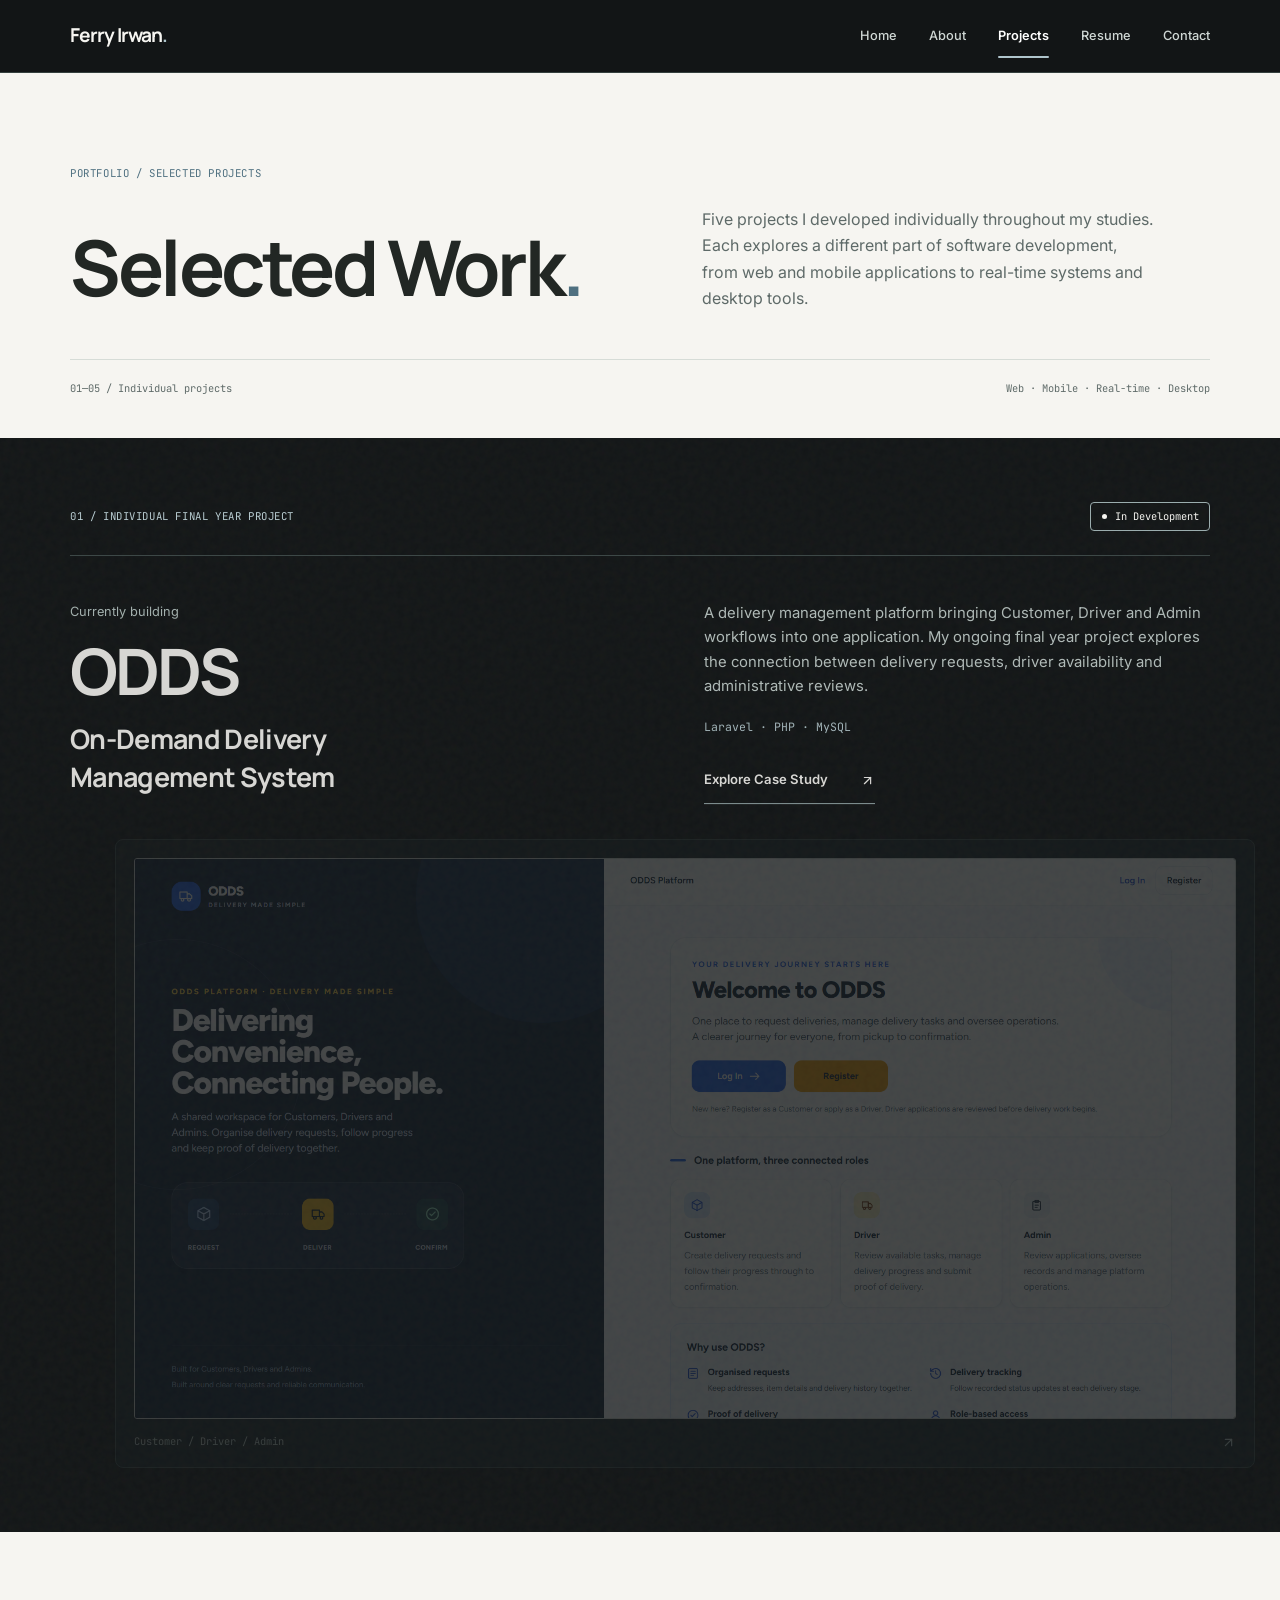
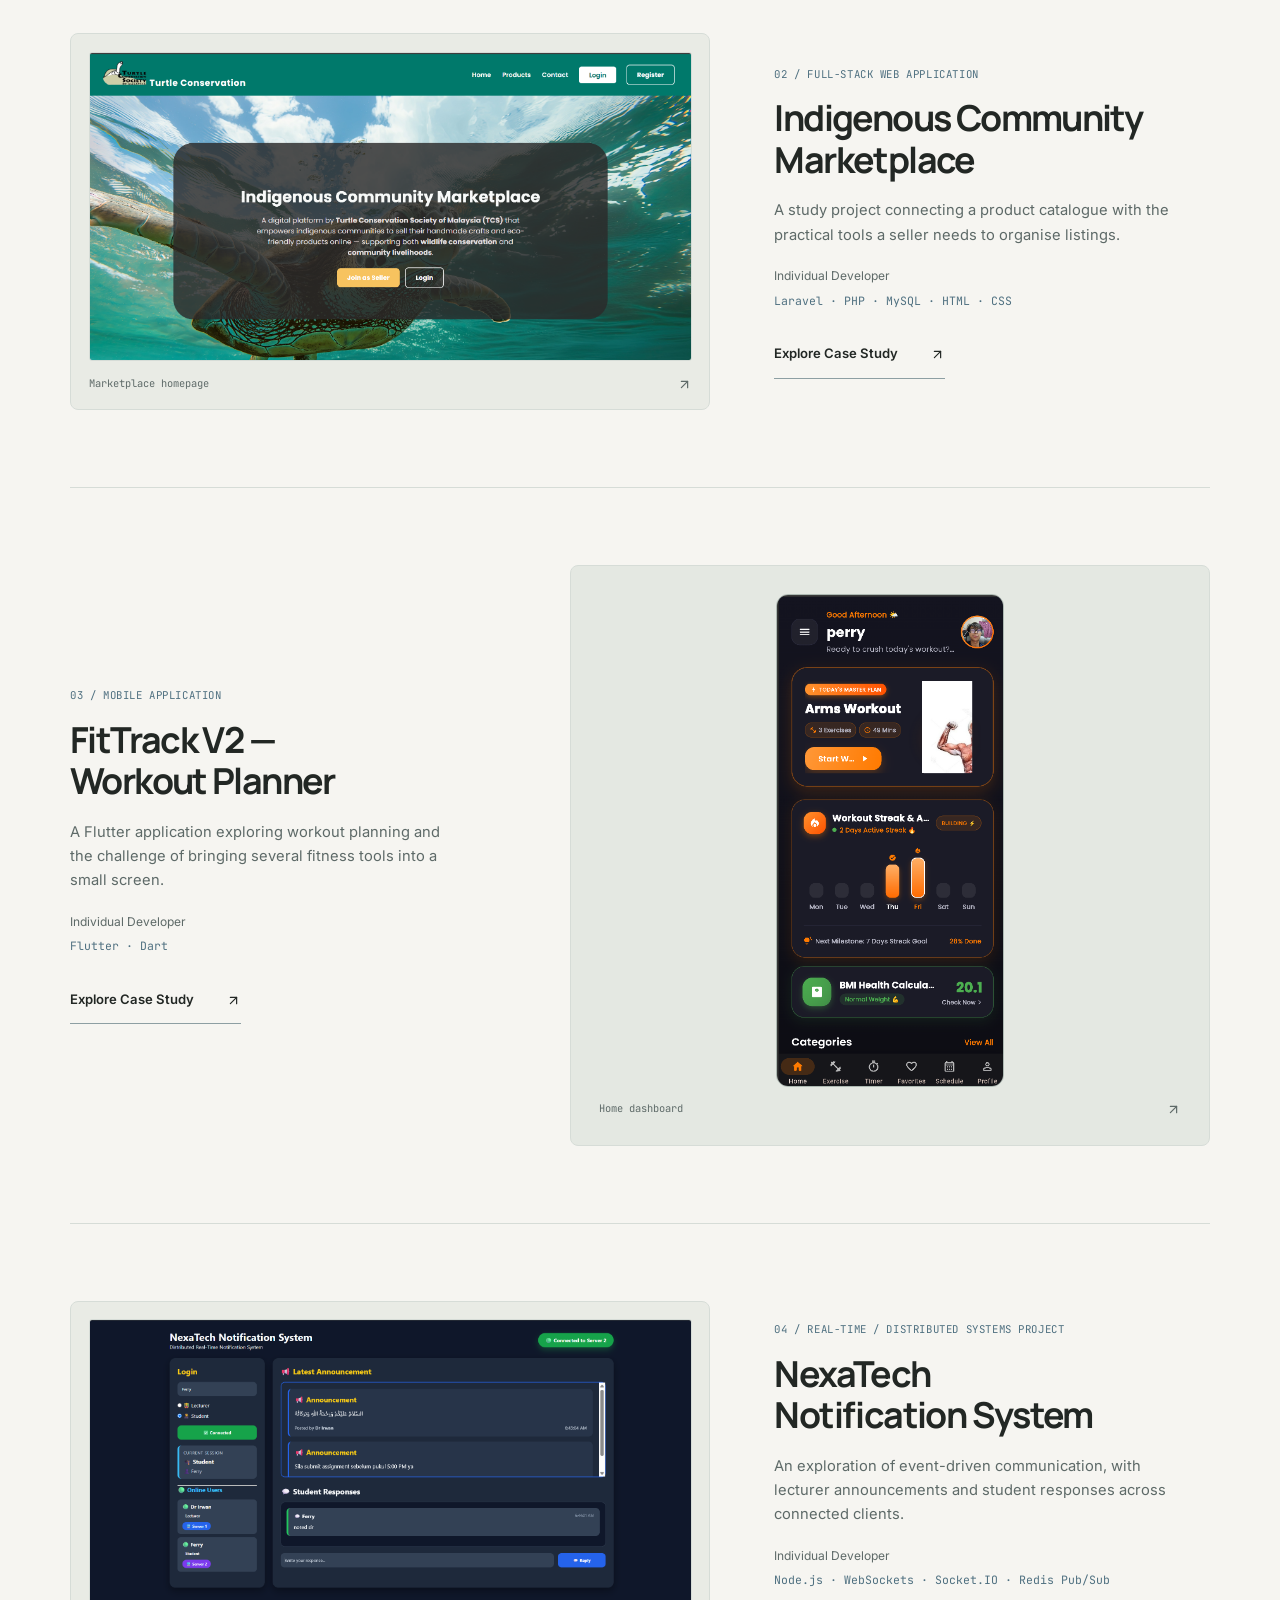
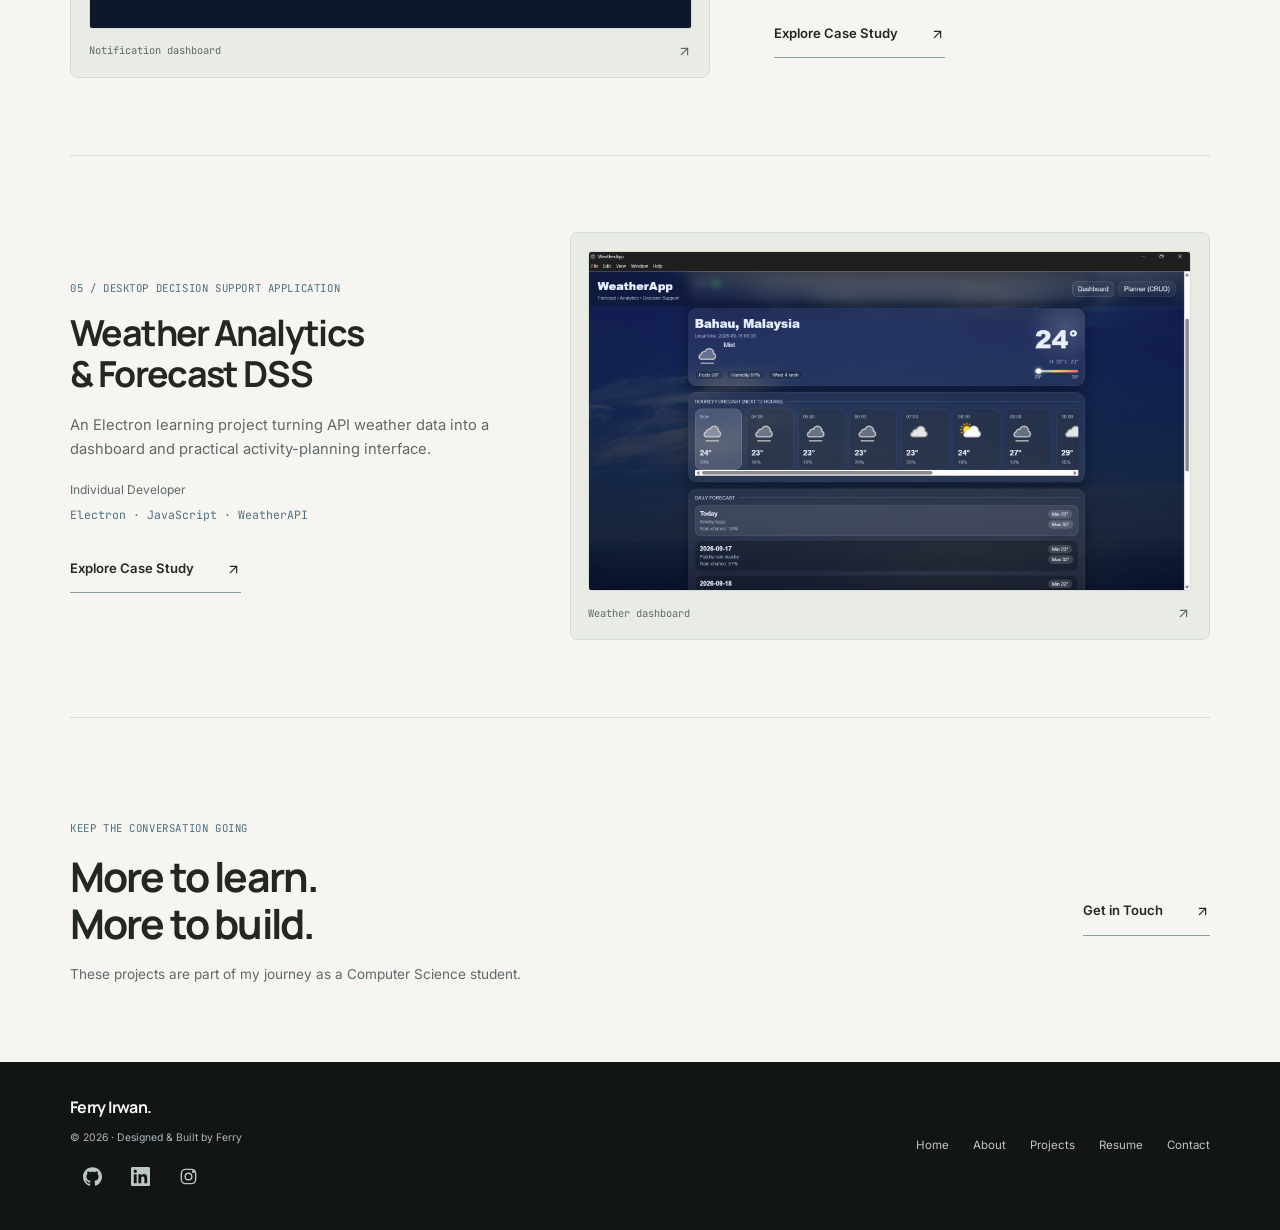
==== commit d3417a28: "Fix iOS emoji arrows with inline SVG icons" ====
--- a/projects/index.html
+++ b/projects/index.html
@@ -42,28 +42,28 @@
     </section>
     <section class="project-feature" aria-labelledby="odds-heading"><div class="project-container">
       <div class="project-feature-top"><p class="project-label">01 / Individual Final Year Project</p><span class="project-status">In Development</span></div>
-      <div class="project-feature-heading"><div><p class="project-kicker">Currently building</p><h2 id="odds-heading">ODDS<span class="project-feature-name">On-Demand Delivery Management System</span></h2></div><div><p>A delivery management platform bringing Customer, Driver and Admin workflows into one application. My ongoing final year project explores the connection between delivery requests, driver availability and administrative reviews.</p><p class="project-stack">Laravel · PHP · MySQL</p><a class="project-cta" href="/projects/odds/">Explore Case Study <span aria-hidden="true">↗</span></a></div></div>
-      <a class="project-preview project-feature-preview" href="/projects/odds/" aria-label="Explore the ODDS case study"><img src="/images/odds/odds1.png" width="1895" height="963" alt="ODDS landing page introducing Customer, Driver and Admin workspaces." fetchpriority="high" decoding="async"><span class="project-preview-note">Customer / Driver / Admin <span aria-hidden="true">↗</span></span></a>
+      <div class="project-feature-heading"><div><p class="project-kicker">Currently building</p><h2 id="odds-heading">ODDS<span class="project-feature-name">On-Demand Delivery Management System</span></h2></div><div><p>A delivery management platform bringing Customer, Driver and Admin workflows into one application. My ongoing final year project explores the connection between delivery requests, driver availability and administrative reviews.</p><p class="project-stack">Laravel · PHP · MySQL</p><a class="project-cta" href="/projects/odds/">Explore Case Study <span aria-hidden="true"><svg class="icon-arrow-up-right" width="15" height="15" viewBox="0 0 24 24" fill="none" stroke="currentColor" stroke-width="1.9" stroke-linecap="round" stroke-linejoin="round" aria-hidden="true" focusable="false"><path d="M7 17 17 7"/><path d="M7 7h10v10"/></svg></span></a></div></div>
+      <a class="project-preview project-feature-preview" href="/projects/odds/" aria-label="Explore the ODDS case study"><img src="/images/odds/odds1.png" width="1895" height="963" alt="ODDS landing page introducing Customer, Driver and Admin workspaces." fetchpriority="high" decoding="async"><span class="project-preview-note">Customer / Driver / Admin <span aria-hidden="true"><svg class="icon-arrow-up-right" width="15" height="15" viewBox="0 0 24 24" fill="none" stroke="currentColor" stroke-width="1.9" stroke-linecap="round" stroke-linejoin="round" aria-hidden="true" focusable="false"><path d="M7 17 17 7"/><path d="M7 7h10v10"/></svg></span></span></a>
     </div></section>
     <div class="project-container project-index-list">
       <article class="project-index-entry" aria-labelledby="marketplace-heading">
-        <a class="project-preview" href="/projects/marketplace/" aria-label="Explore the Indigenous Community Marketplace case study"><img src="/images/indigenous/homepage.png" width="1901" height="973" alt="The project’s introductory page, shown with its original Turtle Conservation branding." loading="lazy" decoding="async"><span class="project-preview-note">Marketplace homepage <span aria-hidden="true">↗</span></span></a>
-        <div class="project-entry-copy"><p class="project-label">02 / Full-Stack Web Application</p><h2 id="marketplace-heading">Indigenous Community Marketplace</h2><p>A study project connecting a product catalogue with the practical tools a seller needs to organise listings.</p><p class="project-contribution">Individual Developer</p><p class="project-stack">Laravel · PHP · MySQL · HTML · CSS</p><a class="project-cta" href="/projects/marketplace/">Explore Case Study <span aria-hidden="true">↗</span></a></div>
+        <a class="project-preview" href="/projects/marketplace/" aria-label="Explore the Indigenous Community Marketplace case study"><img src="/images/indigenous/homepage.png" width="1901" height="973" alt="The project’s introductory page, shown with its original Turtle Conservation branding." loading="lazy" decoding="async"><span class="project-preview-note">Marketplace homepage <span aria-hidden="true"><svg class="icon-arrow-up-right" width="15" height="15" viewBox="0 0 24 24" fill="none" stroke="currentColor" stroke-width="1.9" stroke-linecap="round" stroke-linejoin="round" aria-hidden="true" focusable="false"><path d="M7 17 17 7"/><path d="M7 7h10v10"/></svg></span></span></a>
+        <div class="project-entry-copy"><p class="project-label">02 / Full-Stack Web Application</p><h2 id="marketplace-heading">Indigenous Community Marketplace</h2><p>A study project connecting a product catalogue with the practical tools a seller needs to organise listings.</p><p class="project-contribution">Individual Developer</p><p class="project-stack">Laravel · PHP · MySQL · HTML · CSS</p><a class="project-cta" href="/projects/marketplace/">Explore Case Study <span aria-hidden="true"><svg class="icon-arrow-up-right" width="15" height="15" viewBox="0 0 24 24" fill="none" stroke="currentColor" stroke-width="1.9" stroke-linecap="round" stroke-linejoin="round" aria-hidden="true" focusable="false"><path d="M7 17 17 7"/><path d="M7 7h10v10"/></svg></span></a></div>
       </article>
       <article class="project-index-entry project-index-entry-reverse project-index-entry-mobile" aria-labelledby="fittrack-v2-heading">
-        <a class="project-preview" href="/projects/fittrack-v2/" aria-label="Explore the FitTrack V2 case study"><img src="/images/fittrack_V2/home1.png" width="390" height="847" alt="The current workout, activity summary and shortcuts to supporting tools." loading="lazy" decoding="async"><span class="project-preview-note">Home dashboard <span aria-hidden="true">↗</span></span></a>
-        <div class="project-entry-copy"><p class="project-label">03 / Mobile Application</p><h2 id="fittrack-v2-heading">FitTrack V2 — Workout Planner</h2><p>A Flutter application exploring workout planning and the challenge of bringing several fitness tools into a small screen.</p><p class="project-contribution">Individual Developer</p><p class="project-stack">Flutter · Dart</p><a class="project-cta" href="/projects/fittrack-v2/">Explore Case Study <span aria-hidden="true">↗</span></a></div>
+        <a class="project-preview" href="/projects/fittrack-v2/" aria-label="Explore the FitTrack V2 case study"><img src="/images/fittrack_V2/home1.png" width="390" height="847" alt="The current workout, activity summary and shortcuts to supporting tools." loading="lazy" decoding="async"><span class="project-preview-note">Home dashboard <span aria-hidden="true"><svg class="icon-arrow-up-right" width="15" height="15" viewBox="0 0 24 24" fill="none" stroke="currentColor" stroke-width="1.9" stroke-linecap="round" stroke-linejoin="round" aria-hidden="true" focusable="false"><path d="M7 17 17 7"/><path d="M7 7h10v10"/></svg></span></span></a>
+        <div class="project-entry-copy"><p class="project-label">03 / Mobile Application</p><h2 id="fittrack-v2-heading">FitTrack V2 — Workout Planner</h2><p>A Flutter application exploring workout planning and the challenge of bringing several fitness tools into a small screen.</p><p class="project-contribution">Individual Developer</p><p class="project-stack">Flutter · Dart</p><a class="project-cta" href="/projects/fittrack-v2/">Explore Case Study <span aria-hidden="true"><svg class="icon-arrow-up-right" width="15" height="15" viewBox="0 0 24 24" fill="none" stroke="currentColor" stroke-width="1.9" stroke-linecap="round" stroke-linejoin="round" aria-hidden="true" focusable="false"><path d="M7 17 17 7"/><path d="M7 7h10v10"/></svg></span></a></div>
       </article>
       <article class="project-index-entry" aria-labelledby="nexatech-heading">
-        <a class="project-preview" href="/projects/nexatech/" aria-label="Explore the NexaTech Notification System case study"><img src="/images/nexatech/dashboard.png" width="1895" height="970" alt="A connected student view with lecturer announcements, responses and online users." loading="lazy" decoding="async"><span class="project-preview-note">Notification dashboard <span aria-hidden="true">↗</span></span></a>
-        <div class="project-entry-copy"><p class="project-label">04 / Real-Time / Distributed Systems Project</p><h2 id="nexatech-heading">NexaTech Notification System</h2><p>An exploration of event-driven communication, with lecturer announcements and student responses across connected clients.</p><p class="project-contribution">Individual Developer</p><p class="project-stack">Node.js · WebSockets · Socket.IO · Redis Pub/Sub</p><a class="project-cta" href="/projects/nexatech/">Explore Case Study <span aria-hidden="true">↗</span></a></div>
+        <a class="project-preview" href="/projects/nexatech/" aria-label="Explore the NexaTech Notification System case study"><img src="/images/nexatech/dashboard.png" width="1895" height="970" alt="A connected student view with lecturer announcements, responses and online users." loading="lazy" decoding="async"><span class="project-preview-note">Notification dashboard <span aria-hidden="true"><svg class="icon-arrow-up-right" width="15" height="15" viewBox="0 0 24 24" fill="none" stroke="currentColor" stroke-width="1.9" stroke-linecap="round" stroke-linejoin="round" aria-hidden="true" focusable="false"><path d="M7 17 17 7"/><path d="M7 7h10v10"/></svg></span></span></a>
+        <div class="project-entry-copy"><p class="project-label">04 / Real-Time / Distributed Systems Project</p><h2 id="nexatech-heading">NexaTech Notification System</h2><p>An exploration of event-driven communication, with lecturer announcements and student responses across connected clients.</p><p class="project-contribution">Individual Developer</p><p class="project-stack">Node.js · WebSockets · Socket.IO · Redis Pub/Sub</p><a class="project-cta" href="/projects/nexatech/">Explore Case Study <span aria-hidden="true"><svg class="icon-arrow-up-right" width="15" height="15" viewBox="0 0 24 24" fill="none" stroke="currentColor" stroke-width="1.9" stroke-linecap="round" stroke-linejoin="round" aria-hidden="true" focusable="false"><path d="M7 17 17 7"/><path d="M7 7h10v10"/></svg></span></a></div>
       </article>
       <article class="project-index-entry project-index-entry-reverse" aria-labelledby="weather-analytics-heading">
-        <a class="project-preview" href="/projects/weather-analytics/" aria-label="Explore the Weather Analytics &amp; Forecast DSS case study"><img src="/images/weather/dashboard.png" width="1920" height="1080" alt="Current weather in Bahau with hourly and daily forecast panels." loading="lazy" decoding="async"><span class="project-preview-note">Weather dashboard <span aria-hidden="true">↗</span></span></a>
-        <div class="project-entry-copy"><p class="project-label">05 / Desktop Decision Support Application</p><h2 id="weather-analytics-heading">Weather Analytics &amp; Forecast DSS</h2><p>An Electron learning project turning API weather data into a dashboard and practical activity-planning interface.</p><p class="project-contribution">Individual Developer</p><p class="project-stack">Electron · JavaScript · WeatherAPI</p><a class="project-cta" href="/projects/weather-analytics/">Explore Case Study <span aria-hidden="true">↗</span></a></div>
+        <a class="project-preview" href="/projects/weather-analytics/" aria-label="Explore the Weather Analytics &amp; Forecast DSS case study"><img src="/images/weather/dashboard.png" width="1920" height="1080" alt="Current weather in Bahau with hourly and daily forecast panels." loading="lazy" decoding="async"><span class="project-preview-note">Weather dashboard <span aria-hidden="true"><svg class="icon-arrow-up-right" width="15" height="15" viewBox="0 0 24 24" fill="none" stroke="currentColor" stroke-width="1.9" stroke-linecap="round" stroke-linejoin="round" aria-hidden="true" focusable="false"><path d="M7 17 17 7"/><path d="M7 7h10v10"/></svg></span></span></a>
+        <div class="project-entry-copy"><p class="project-label">05 / Desktop Decision Support Application</p><h2 id="weather-analytics-heading">Weather Analytics &amp; Forecast DSS</h2><p>An Electron learning project turning API weather data into a dashboard and practical activity-planning interface.</p><p class="project-contribution">Individual Developer</p><p class="project-stack">Electron · JavaScript · WeatherAPI</p><a class="project-cta" href="/projects/weather-analytics/">Explore Case Study <span aria-hidden="true"><svg class="icon-arrow-up-right" width="15" height="15" viewBox="0 0 24 24" fill="none" stroke="currentColor" stroke-width="1.9" stroke-linecap="round" stroke-linejoin="round" aria-hidden="true" focusable="false"><path d="M7 17 17 7"/><path d="M7 7h10v10"/></svg></span></a></div>
       </article>
     </div>
-    <section class="project-container project-endnote" aria-labelledby="project-contact-heading"><div><p class="project-label">Keep the conversation going</p><h2 id="project-contact-heading">More to learn.<br>More to build.</h2><p>These projects are part of my journey as a Computer Science student.</p></div><a class="project-cta" href="/#contact">Get in Touch <span aria-hidden="true">↗</span></a></section>
+    <section class="project-container project-endnote" aria-labelledby="project-contact-heading"><div><p class="project-label">Keep the conversation going</p><h2 id="project-contact-heading">More to learn.<br>More to build.</h2><p>These projects are part of my journey as a Computer Science student.</p></div><a class="project-cta" href="/#contact">Get in Touch <span aria-hidden="true"><svg class="icon-arrow-up-right" width="15" height="15" viewBox="0 0 24 24" fill="none" stroke="currentColor" stroke-width="1.9" stroke-linecap="round" stroke-linejoin="round" aria-hidden="true" focusable="false"><path d="M7 17 17 7"/><path d="M7 7h10v10"/></svg></span></a></section>
   </main>
 
   <footer class="site-footer">
